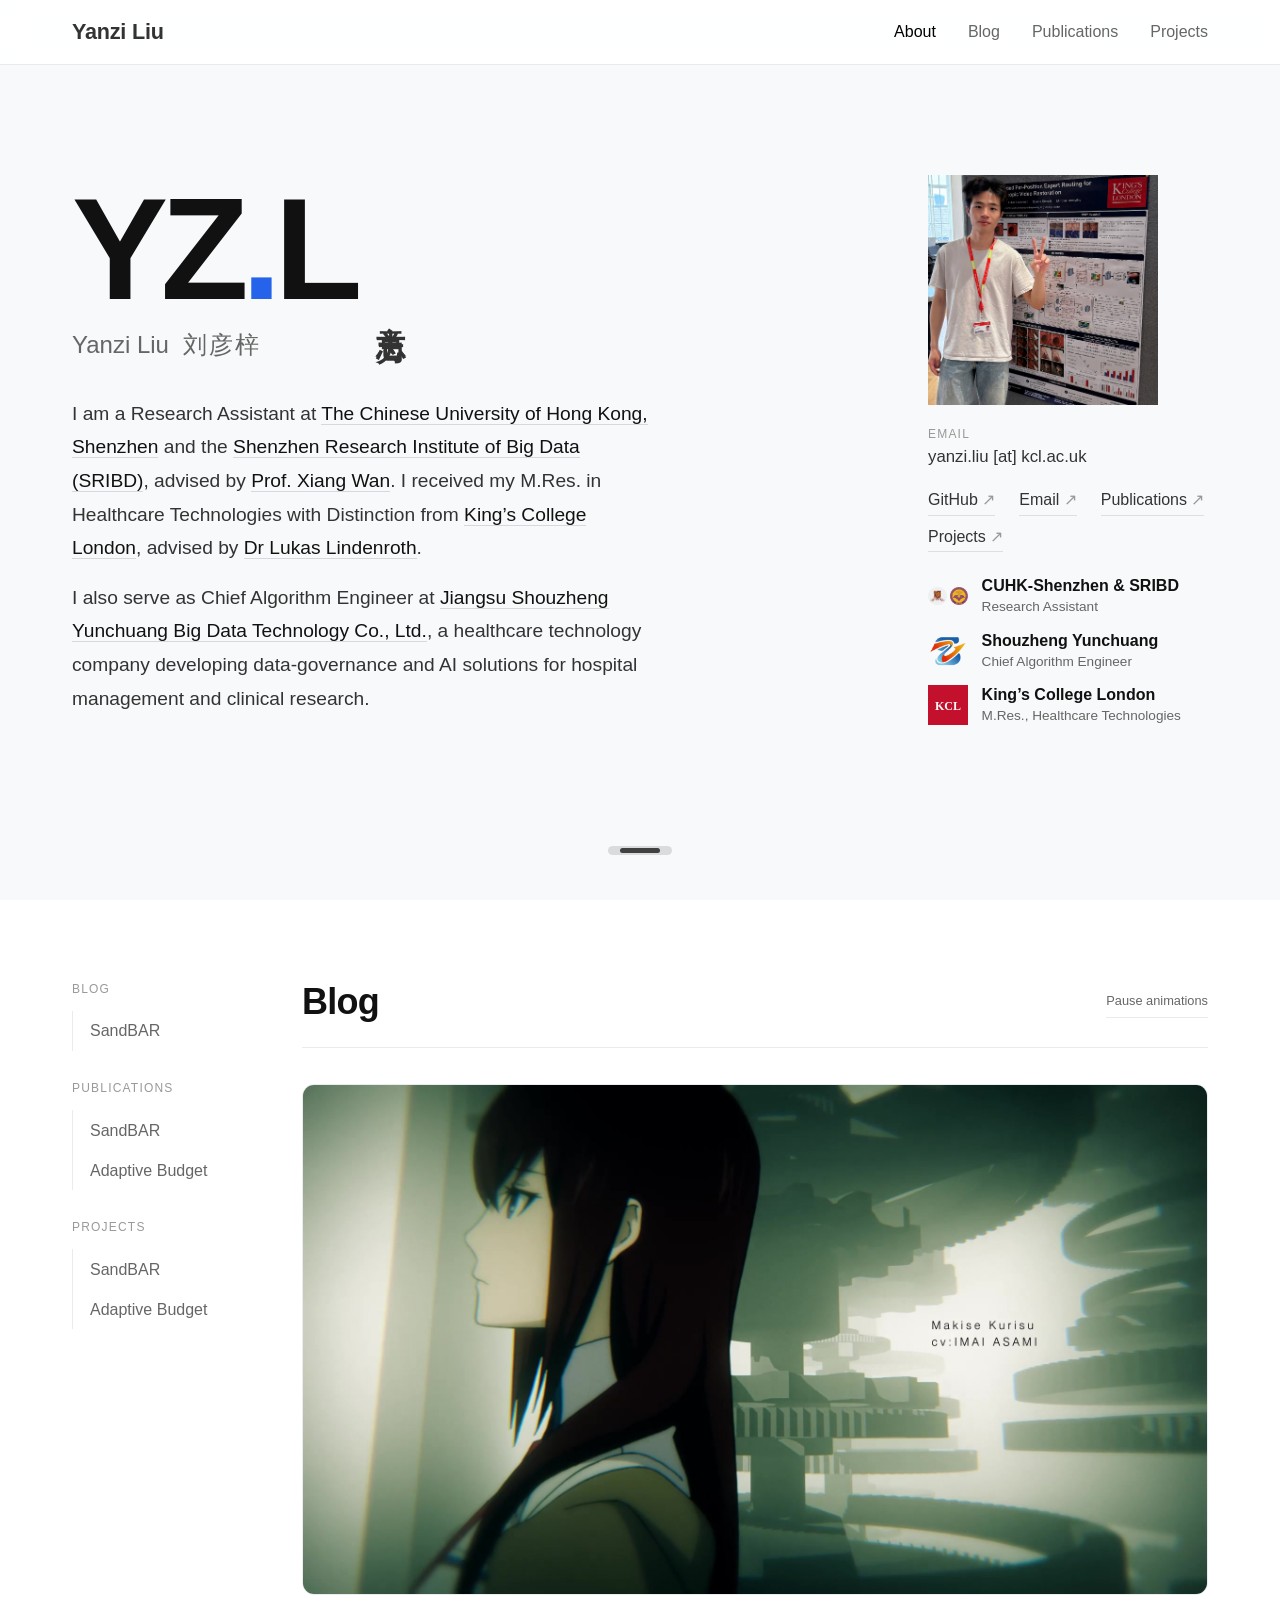
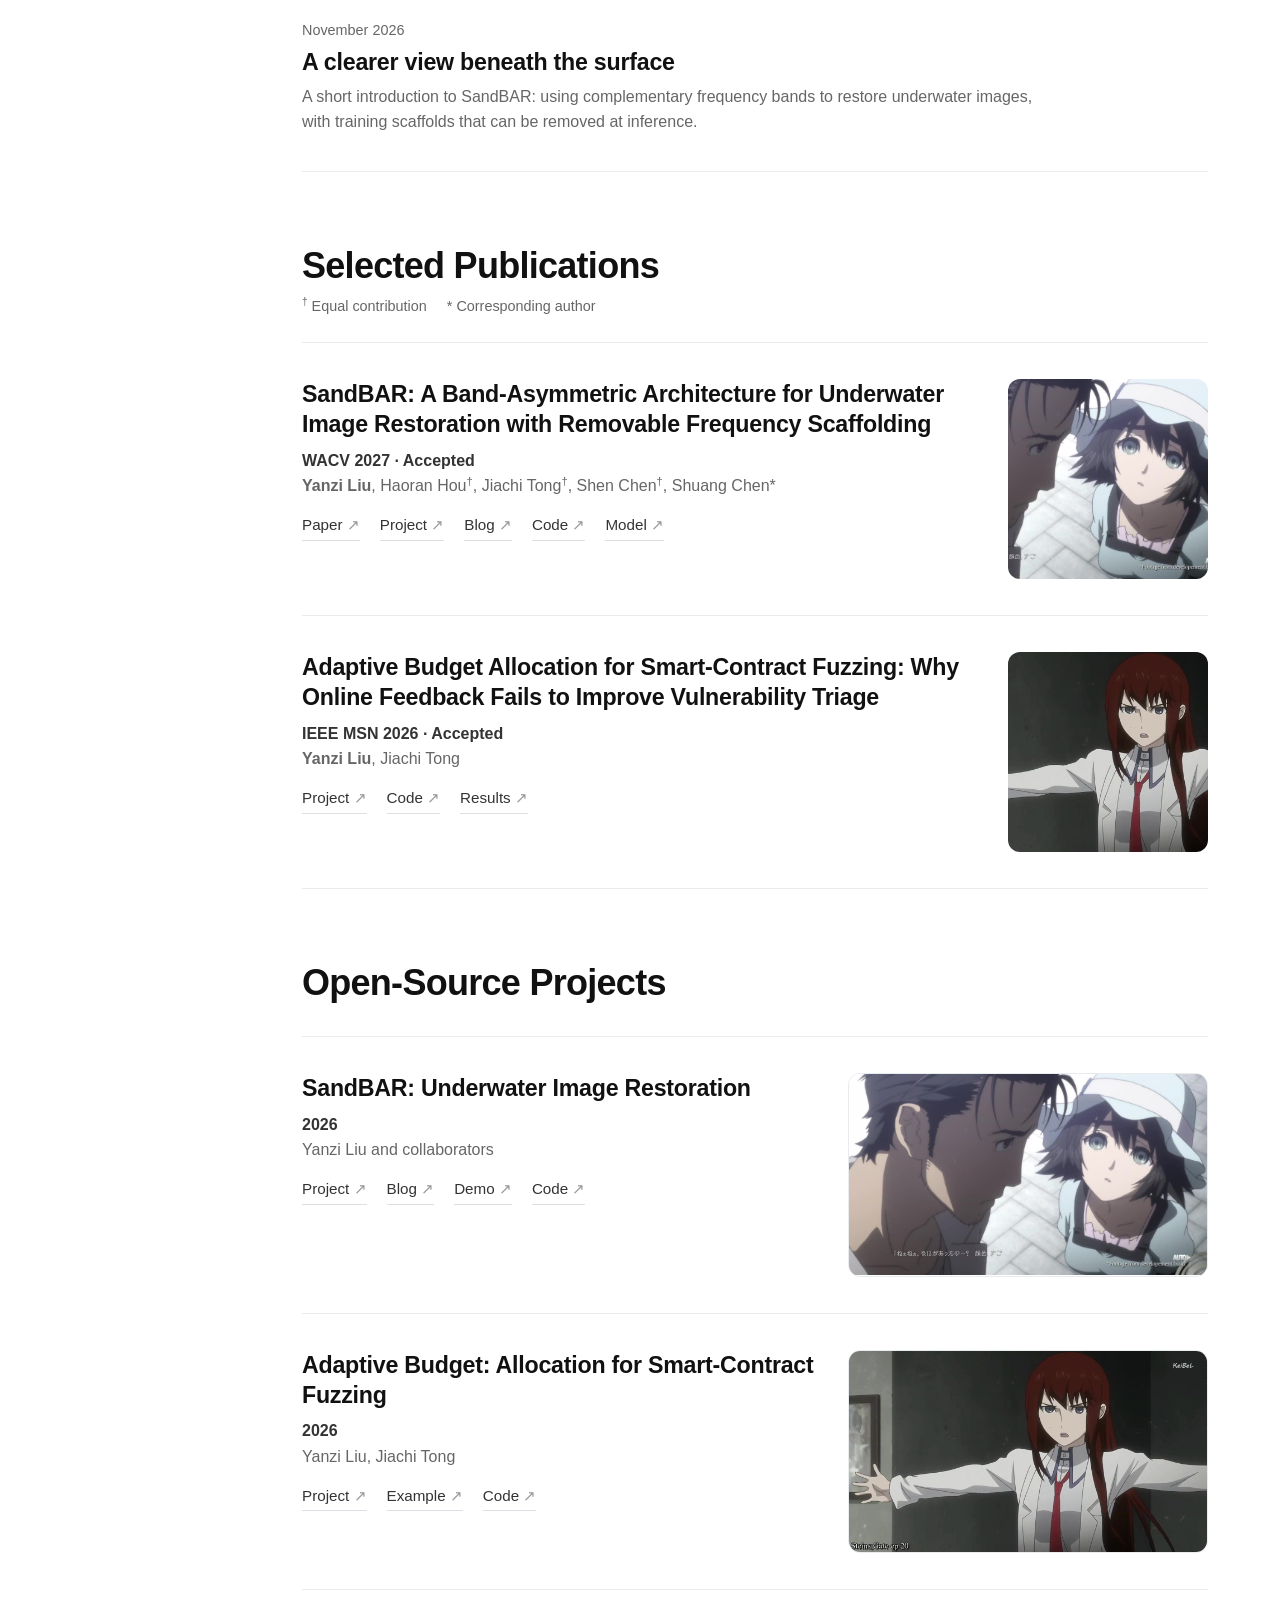
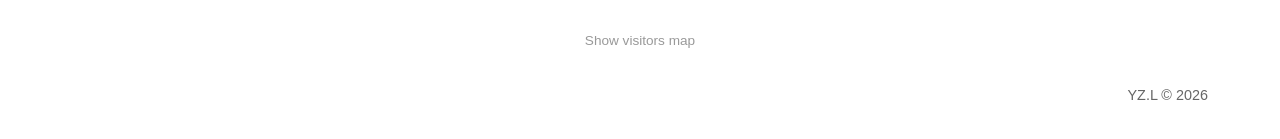
==== index.html @ 59dd636d "Use longer HD anime clips and full-resolution posters" ====
<!doctype html>
<html lang="en">
<head>
  <meta charset="utf-8">
  <meta name="viewport" content="width=device-width, initial-scale=1">
  <title>Yanzi Liu</title>
  <meta name="description" content="Yanzi Liu — Research Assistant at CUHK-Shenzhen and SRIBD, advised by Xiang Wan. M.Res. from King's College London, advised by Lukas Lindenroth.">
  <link rel="canonical" href="https://yanziliu.github.io/">
  <link rel="icon" href="assets/favicon.svg" type="image/svg+xml">
  <link rel="stylesheet" href="style.css">
  <script src="script.js" defer></script>
</head>
<body>
  <nav class="banner" aria-label="Main navigation">
    <div class="container">
      <a class="nav-title" href="#about">Yanzi Liu</a>
      <div class="nav-links" data-spy>
        <a href="#about">About</a><a href="#blog">Blog</a><a href="#publications">Publications</a><a href="#projects">Projects</a>
      </div>
    </div>
  </nav>

  <section class="hero" id="about" aria-label="About Yanzi Liu">
    <div class="container hero-grid">
      <div class="hero-main">
        <div class="name-row"><h1 class="display">YZ<span>.</span>L</h1><span class="alias" lang="zh-CN">意志力</span></div>
        <p class="subname">Yanzi Liu<span class="cn-name" lang="zh-CN">刘彦梓</span></p>
        <div class="bio-text">
          <p>I am a Research Assistant at <a href="https://www.cuhk.edu.cn/en">The Chinese University of Hong Kong, Shenzhen</a> and the <a href="https://www.sribd.cn/en">Shenzhen Research Institute of Big Data (SRIBD)</a>, advised by <a href="https://www.sribd.cn/teacher/28">Prof. Xiang Wan</a>. I received my M.Res. in Healthcare Technologies with Distinction from <a href="https://www.kcl.ac.uk/">King’s College London</a>, advised by <a href="https://www.kcl.ac.uk/people/lukas-lindenroth">Dr Lukas Lindenroth</a>.</p>
          <p>I also serve as Chief Algorithm Engineer at <a href="http://www.szyc-data.com/website/">Jiangsu Shouzheng Yunchuang Big Data Technology Co., Ltd.</a>, a healthcare technology company developing data-governance and AI solutions for hospital management and clinical research.</p>
        </div>
      </div>
      <aside class="hero-side" aria-label="Contact and education">
        <div class="hero-photo"><img src="assets/profile.jpg" width="230" height="230" alt="Yanzi Liu beside a research poster"></div>
        <dl class="facts"><div class="fact"><dt>Email</dt><dd>yanzi.liu [at] kcl.ac.uk</dd></div></dl>
        <div class="arrow-links">
          <a class="link" href="https://github.com/YanziLiu">GitHub</a>
          <a class="link" href="mailto:yanzi.liu@kcl.ac.uk">Email</a>
          <a class="link" href="#publications">Publications</a>
          <a class="link" href="#projects">Projects</a>
        </div>
        <ul class="affils">
          <li><span class="affil-mark affil-mark-pair"><img src="assets/cuhk-mark.ico" alt="CUHK-Shenzhen logo"><img src="assets/sribd-mark.png" alt="SRIBD logo"></span><span class="affil-text"><strong><a href="https://www.cuhk.edu.cn/en">CUHK-Shenzhen</a> &amp; <a href="https://www.sribd.cn/en">SRIBD</a></strong><span>Research Assistant</span></span></li>
          <li><span class="affil-mark"><img src="assets/shouzheng-mark.png" alt="Shouzheng Yunchuang logo"></span><span class="affil-text"><strong><a href="http://www.szyc-data.com/website/">Shouzheng Yunchuang</a></strong><span>Chief Algorithm Engineer</span></span></li>
          <li><span class="affil-mark"><img src="assets/kcl-mark.svg" alt="KCL monogram"></span><span class="affil-text"><strong><a href="https://www.kcl.ac.uk/">King’s College London</a></strong><span>M.Res., Healthcare Technologies</span></span></li>
        </ul>
      </aside>
    </div>
    <a class="scroll-bar" href="#publications" aria-label="Scroll to selected publications"></a>
  </section>

  <main class="content">
    <aside class="context-bar" aria-label="On this page">
      <div data-spy>
        <p class="bar-label">Blog</p><ol><li><a href="#blog-sandbar">SandBAR</a></li></ol>
        <p class="bar-label">Publications</p><ol><li><a href="#sandbar">SandBAR</a></li><li><a href="#adaptive-budget">Adaptive Budget</a></li></ol>
        <p class="bar-label">Projects</p><ol><li><a href="#sandbar-project">SandBAR</a></li><li><a href="#adaptive-project">Adaptive Budget</a></li></ol>
      </div>
    </aside>
    <div class="content-section">
      <section class="blog" id="blog">
        <div class="pubs-head blog-heading"><h2>Blog</h2><button class="animation-toggle" type="button" aria-pressed="false" hidden>Pause animations</button></div>
        <article class="post" id="blog-sandbar">
          <a class="post-figure" href="blog/sandbar.html" aria-label="Read A clearer view beneath the surface"><video class="anime-loop" src="assets/anime/kurisu-mayuri-opening-1080p-5s.mp4" poster="assets/anime/kurisu-mayuri-opening-1080p-5s.jpg" width="1920" height="1080" muted loop playsinline preload="none" aria-label="Kurisu Makise and Mayuri Shiina in Steins;Gate Elite"></video></a>
          <p class="post-date">November 2026</p>
          <h3><a href="blog/sandbar.html">A clearer view beneath the surface</a></h3>
          <p class="post-dek">A short introduction to SandBAR: using complementary frequency bands to restore underwater images, with training scaffolds that can be removed at inference.</p>
        </article>
      </section>

      <section id="publications" aria-labelledby="publications-title">
        <div class="pubs-head">
          <h2 id="publications-title">Selected Publications</h2>
          <p class="pubs-note"><span><sup>†</sup> Equal contribution</span><span>* Corresponding author</span></p>
        </div>
        <article class="entry" id="sandbar">
          <div>
            <h3>SandBAR: A Band-Asymmetric Architecture for Underwater Image Restoration with Removable Frequency Scaffolding</h3>
            <p><span class="venue">WACV 2027 · Accepted</span></p>
            <p class="authors"><strong>Yanzi Liu</strong>, Haoran Hou<sup>†</sup>, Jiachi Tong<sup>†</sup>, Shen Chen<sup>†</sup>, Shuang Chen*</p>
            <div class="arrow-links">
              <a class="link" href="https://github.com/YanziLiu/SandBAR/blob/main/papers/2026411507.pdf">Paper</a>
              <a class="link" href="#sandbar-project">Project</a>
              <a class="link" href="blog/sandbar.html">Blog</a>
              <a class="link" href="https://github.com/YanziLiu/SandBAR">Code</a>
              <a class="link" href="https://github.com/YanziLiu/SandBAR/releases/tag/v1.0.1">Model</a>
            </div>
          </div>
          <div class="thumb">
            <button class="flip-container" type="button" aria-label="Flip SandBAR illustration to view the architecture" aria-pressed="false">
              <span class="flip-inner"><span class="flip-front"><video class="anime-loop mayuri-portrait" src="assets/anime/mayuri-1080p-5s.mp4" poster="assets/anime/mayuri-1080p-5s.jpg" width="1920" height="1080" muted loop playsinline preload="none" aria-label="Mayuri Shiina talking to Okabe in Steins;Gate"></video></span><span class="flip-back"><img src="assets/sandbar-architecture.png" alt="SandBAR network architecture" loading="lazy"></span></span>
            </button>
          </div>
        </article>
        <article class="entry" id="adaptive-budget">
          <div>
            <h3>Adaptive Budget Allocation for Smart-Contract Fuzzing: Why Online Feedback Fails to Improve Vulnerability Triage</h3>
            <p><span class="venue">IEEE MSN 2026 · Accepted</span></p>
            <p class="authors"><strong>Yanzi Liu</strong>, Jiachi Tong</p>
            <div class="arrow-links">
              <a class="link" href="#adaptive-project">Project</a>
              <a class="link" href="https://github.com/YanziLiu/AdaptiveBudget">Code</a>
              <a class="link" href="https://github.com/YanziLiu/AdaptiveBudget#offline-allocation-results">Results</a>
            </div>
          </div>
          <div class="thumb">
            <button class="flip-container" type="button" aria-label="Flip Adaptive Budget illustration to view the results" aria-pressed="false">
              <span class="flip-inner"><span class="flip-front"><video class="anime-loop" src="assets/anime/kurisu-flourish-4.5s-720p.mp4" poster="assets/anime/kurisu-flourish-4.5s-720p.jpg" width="1280" height="720" muted loop playsinline preload="none" aria-label="Kurisu Makise putting on her lab coat in Steins;Gate"></video></span><span class="flip-back"><img src="assets/adaptive-information.png" alt="Detection-cost information experiment; figure reproduced from the paper, © 2026 IEEE" loading="lazy"></span></span>
            </button>
          </div>
        </article>
      </section>

      <section class="projects" id="projects">
        <div class="pubs-head"><h2>Open-Source Projects</h2></div>
        <article class="entry project" id="sandbar-project">
          <div>
            <h3>SandBAR: Underwater Image Restoration</h3>
            <p><span class="venue">2026</span></p>
            <p class="authors">Yanzi Liu and collaborators</p>
            <div class="arrow-links"><a class="link" href="https://github.com/YanziLiu/SandBAR">Project</a><a class="link" href="blog/sandbar.html">Blog</a><a class="link" href="https://github.com/YanziLiu/SandBAR/blob/main/docs/USAGE.md">Demo</a><a class="link" href="https://github.com/YanziLiu/SandBAR">Code</a></div>
          </div>
          <a class="project-figure" href="https://github.com/YanziLiu/SandBAR" aria-label="Open the SandBAR project"><video class="anime-loop" src="assets/anime/mayuri-1080p-5s.mp4" poster="assets/anime/mayuri-1080p-5s.jpg" width="1920" height="1080" muted loop playsinline preload="none" aria-label="Mayuri Shiina talking to Okabe in Steins;Gate"></video></a>
        </article>
        <article class="entry project" id="adaptive-project">
          <div>
            <h3>Adaptive Budget: Allocation for Smart-Contract Fuzzing</h3>
            <p><span class="venue">2026</span></p>
            <p class="authors">Yanzi Liu, Jiachi Tong</p>
            <div class="arrow-links"><a class="link" href="https://github.com/YanziLiu/AdaptiveBudget">Project</a><a class="link" href="https://github.com/YanziLiu/AdaptiveBudget#allocate-a-testing-budget">Example</a><a class="link" href="https://github.com/YanziLiu/AdaptiveBudget">Code</a></div>
          </div>
          <a class="project-figure" href="https://github.com/YanziLiu/AdaptiveBudget" aria-label="Open the Adaptive Budget project"><video class="anime-loop" src="assets/anime/kurisu-flourish-4.5s-720p.mp4" poster="assets/anime/kurisu-flourish-4.5s-720p.jpg" width="1280" height="720" muted loop playsinline preload="none" aria-label="Kurisu Makise putting on her lab coat in Steins;Gate"></video></a>
        </article>
      </section>
    </div>
  </main>

  <div class="visitors">
    <button class="map-toggle" type="button" aria-expanded="false" aria-controls="mapContainer">Show visitors map</button>
    <div id="mapContainer" hidden>
      <script type="text/javascript" id="mapmyvisitors" src="https://mapmyvisitors.com/map.js?cl=b7bbce&amp;w=a&amp;t=n&amp;d=0hogpMBXQ04zkYlMET4B9lddpo-s8aI6wtCA9cNqu78&amp;cmo=ff0000&amp;cmn=fff200&amp;ct=000000&amp;co=ffffff"></script>
    </div>
  </div>
  <footer class="footer"><div class="container"><div class="copyright">YZ.L © 2026</div></div></footer>
</body>
</html>
---- style.css ----
/* Independent implementation of the layout at https://sihanxu.me/. */
* {
  box-sizing: border-box;
  margin: 0;
  padding: 0;
}

:root {
  --ink: #333;
  --ink-strong: #111;
  --muted: #666;
  --faint: #999;
  --line: #e9ecef;
  --bg: #fff;
  --bg-alt: #f8f9fa;
  --accent: #2563eb;
  --accent-soft: #eef3fe;
  --radius: 12px;
  --nav-h: 64px;
}

html {
  scroll-behavior: smooth;
  scroll-padding-top: calc(var(--nav-h) + 16px);
}

body {
  background: var(--bg);
  color: var(--ink);
  font-family: -apple-system, BlinkMacSystemFont, 'Segoe UI', Roboto, Oxygen, Ubuntu, Cantarell, 'Open Sans', 'Helvetica Neue', sans-serif;
  line-height: 1.6;
  -webkit-font-smoothing: antialiased;
}

a { color: var(--accent); text-decoration: none; }
img { display: block; max-width: 100%; height: auto; }
sup { font-size: .7em; line-height: 0; }
button { font: inherit; }
[hidden] { display: none !important; }
a:focus-visible, button:focus-visible { outline: 2px solid var(--accent); outline-offset: 5px; }

.container {
  width: 100%;
  max-width: 1200px;
  margin-inline: auto;
  padding-inline: 2rem;
}

.banner {
  position: fixed;
  inset: 0 0 auto;
  z-index: 1000;
  height: var(--nav-h);
  background: rgba(255, 255, 255, .88);
  box-shadow: 0 1px 0 rgba(0, 0, 0, .06);
  -webkit-backdrop-filter: saturate(180%) blur(12px);
  backdrop-filter: saturate(180%) blur(12px);
}
.banner .container { height: 100%; display: flex; align-items: center; justify-content: space-between; }
.nav-title { color: var(--ink); font-size: 1.35rem; font-weight: 600; letter-spacing: -.01em; white-space: nowrap; }
.nav-links { display: flex; gap: 2rem; }
.nav-links a { color: var(--muted); font-weight: 500; transition: color .2s ease; }
.nav-links a:hover, .nav-links a.active { color: #000; }

.hero {
  position: relative;
  display: flex;
  align-items: center;
  min-height: 100vh;
  padding: calc(var(--nav-h) + 3rem) 0 7rem;
  background: var(--bg-alt);
}
.hero-grid { display: grid; grid-template-columns: minmax(0, 1fr) 280px; column-gap: 5rem; align-items: center; }
.hero-main { min-width: 0; }
.name-row { display: flex; align-items: flex-end; gap: .14em; font-size: clamp(4.5rem, 12vw, 9rem); }
.display { color: var(--ink-strong); font-size: 1em; line-height: .9; font-weight: 800; letter-spacing: -.05em; }
.display span { color: var(--accent); }
.alias, .cn-name { font-family: 'Songti SC', 'STSong', 'Noto Serif SC', 'Source Han Serif SC', 'SimSun', serif; }
.alias { color: var(--ink); writing-mode: vertical-rl; font-size: .2em; line-height: 1; letter-spacing: .12em; font-weight: 600; }
.cn-name { margin-left: .6em; letter-spacing: .08em; }
.subname { color: var(--muted); margin-top: .75rem; font-size: 1.5rem; font-weight: 400; }
.bio-text { margin-top: 2rem; max-width: 36em; }
.bio-text p { color: var(--ink); font-size: 1.2rem; line-height: 1.75; }
.bio-text p + p { margin-top: 1rem; }
.bio-text a { color: var(--ink-strong); border-bottom: 1.5px solid #d5d9de; transition: color .2s ease, border-color .2s ease; }
.bio-text a:hover { color: var(--accent); border-color: var(--accent); }

.hero-photo img { width: min(100%, 230px); }
.hero-side .facts { margin-top: 1.25rem; }
.fact dt { color: var(--faint); font-size: .75rem; letter-spacing: .1em; text-transform: uppercase; }
.fact dd { color: var(--ink); font-size: 1.05rem; }
.arrow-links { display: flex; flex-wrap: wrap; gap: .5rem 1.75rem; margin-top: 2rem; font-weight: 500; }
.arrow-links a { color: var(--ink); padding-bottom: 2px; border-bottom: 1.5px solid #dcdfe3; transition: color .2s ease, border-color .2s ease; }
.arrow-links a::after { content: ' ↗'; color: var(--faint); transition: color .2s ease; }
.arrow-links a:hover, .arrow-links a:hover::after { color: var(--accent); }
.arrow-links a:hover { border-color: var(--accent); }
.hero-side .arrow-links { margin-top: 1rem; gap: .5rem 1.5rem; }
.affils { display: grid; gap: .9rem; margin-top: 1.5rem; list-style: none; }
.affils li { display: flex; align-items: center; gap: .85rem; }
.affil-mark { display: flex; align-items: center; justify-content: center; flex-shrink: 0; width: 2.5rem; height: 2.5rem; }
.affil-mark img { max-width: 100%; max-height: 100%; object-fit: contain; mix-blend-mode: multiply; }
.affil-mark-pair { display: grid; grid-template-columns: 1fr 1fr; gap: 3px; }
.affil-text strong { display: block; color: var(--ink-strong); font-weight: 600; line-height: 1.3; }
.affil-text a { color: inherit; }
.affil-text a:hover { color: var(--accent); }
.affil-text span { display: block; color: var(--muted); font-size: .85rem; line-height: 1.4; }

.scroll-bar {
  position: absolute;
  bottom: 5vh;
  left: 50%;
  transform: translateX(-50%);
  display: flex;
  align-items: center;
  justify-content: center;
  width: max(5vw, 60px);
  height: max(1vh, 8px);
  border-radius: 50px;
  background: rgba(0, 0, 0, .12);
  cursor: pointer;
}
.scroll-bar::after { content: ''; width: max(3vw, 40px); height: max(.5vh, 3px); border-radius: 50px; background: rgba(0, 0, 0, .7); animation: pulse 1.8s infinite; }
@keyframes pulse {
  0%, 100% { opacity: 1; transform: translateY(0); }
  50% { opacity: .5; transform: translateY(max(.8vh, 8px)); }
}

.content { display: flex; align-items: flex-start; max-width: 1200px; margin-inline: auto; padding: 5rem 2rem 1rem; }
.context-bar { position: sticky; top: calc(var(--nav-h) + 2.5rem); flex-shrink: 0; width: 230px; padding-right: 2.5rem; }
.bar-label { margin-bottom: .75rem; color: var(--faint); font-size: .75rem; letter-spacing: .1em; text-transform: uppercase; }
.context-bar ol { list-style: none; border-left: 1px solid var(--line); }
.context-bar ol + .bar-label { margin-top: 1.75rem; }
.context-bar a { display: block; padding: .45rem 0 .45rem 1rem; margin-left: -1px; color: var(--muted); border-left: 2px solid transparent; transition: color .2s ease, border-color .2s ease; }
.context-bar a:hover { color: var(--ink-strong); }
.context-bar a.active { color: var(--ink-strong); border-left-color: var(--accent); font-weight: 600; }
.content-section { flex: 1; min-width: 0; }
.pubs-head, .entry { display: grid; grid-template-columns: minmax(0, 1fr) 200px; gap: 0 2rem; }
.pubs-head { margin-bottom: 1.5rem; }
.pubs-head h2 { grid-column: 1 / -1; margin-bottom: .5rem; color: var(--ink-strong); font-size: 2.25rem; line-height: 1.2; letter-spacing: -.02em; }
.pubs-head p { grid-column: 1 / -1; color: var(--muted); font-size: .9rem; }
.pubs-note span + span { margin-left: 1.25rem; }
.entry { align-items: start; padding-block: 2.25rem; border-top: 1px solid var(--line); }
.entry:last-child { border-bottom: 1px solid var(--line); }
.entry h3 { margin-bottom: .5rem; color: var(--ink-strong); font-size: 1.45rem; line-height: 1.3; letter-spacing: -.01em; font-weight: 600; transition: color .2s ease; }
.entry:hover h3 { color: var(--accent); }
.venue { color: var(--ink); font-weight: 600; }
.authors { margin-bottom: .9rem; color: var(--muted); }
.entry .arrow-links { margin-top: 0; gap: .35rem 1.25rem; font-size: .95rem; }

/* A button makes the same two-sided illustration usable by keyboard. */
.flip-container { position: relative; display: block; width: 100%; padding: 0; border: 0; border-radius: var(--radius); background: transparent; color: inherit; text-align: inherit; perspective: 1000px; cursor: pointer; -webkit-appearance: none; appearance: none; }
.flip-inner { position: relative; display: block; width: 100%; transform-style: preserve-3d; transition: transform .6s; }
.flip-front, .flip-back { display: block; width: 100%; overflow: hidden; border-radius: var(--radius); -webkit-backface-visibility: hidden; backface-visibility: hidden; }
.flip-front img { width: 100%; height: auto; }
.flip-front video { display: block; width: 100%; height: auto; aspect-ratio: 1; object-fit: cover; }
.flip-front .mayuri-portrait { object-position: 80% center; }
.flip-back { position: absolute; inset: 0; display: flex; align-items: center; justify-content: center; padding: .5rem; background: #fff; transform: rotateY(180deg); }
.flip-back img { max-width: 100%; max-height: 100%; object-fit: contain; }
@media (hover: hover) { .flip-container:hover .flip-inner { transform: rotateY(180deg); } }
.flip-container.is-flipped .flip-inner { transform: rotateY(180deg); }

.blog { margin-bottom: 4.5rem; }
.blog-heading { display: flex; justify-content: space-between; align-items: center; gap: 1rem; }
.blog-heading h2 { margin-bottom: 0; }
.animation-toggle { padding: .35rem 0; border: 0; border-bottom: 1px solid var(--line); background: none; color: var(--muted); font-size: .8rem; cursor: pointer; }
.animation-toggle:hover { color: var(--accent); border-color: var(--accent); }
.anime-loop { background: var(--bg-alt); }
.post { padding-block: 2.25rem; border-top: 1px solid var(--line); border-bottom: 1px solid var(--line); }
.post + .post { border-top: 0; }
.post-figure { display: block; overflow: hidden; border: 1px solid var(--line); border-radius: var(--radius); background: var(--bg-alt); transition: border-color .2s ease, box-shadow .2s ease; }
.post-figure:hover { border-color: #d5d9de; box-shadow: 0 6px 18px rgba(0, 0, 0, .06); }
.post-figure video, .post-figure img { display: block; width: 100%; height: auto; aspect-ratio: 16 / 9; object-fit: cover; }
.post-date { margin-top: 1.5rem; color: var(--muted); font-size: .9rem; }
.post h3 { margin-top: .35rem; font-size: 1.45rem; line-height: 1.3; font-weight: 600; letter-spacing: -.01em; }
.post h3 a { color: var(--ink-strong); transition: color .2s ease; }
.post:hover h3 a { color: var(--accent); }
.post-dek { max-width: 46em; margin-top: .4rem; color: var(--muted); }
.projects { margin-top: 4.5rem; }
.entry.project { grid-template-columns: minmax(0, 1fr) 360px; }
.project-figure { display: block; overflow: hidden; border: 1px solid var(--line); border-radius: var(--radius); transition: border-color .2s ease, box-shadow .2s ease; }
.project-figure img { width: 100%; height: auto; }
.project-figure video { display: block; width: 100%; height: auto; aspect-ratio: 16 / 9; object-fit: cover; }
.project-figure:hover { border-color: #d5d9de; box-shadow: 0 6px 18px rgba(0, 0, 0, .06); }

.visitors { max-width: 800px; margin-inline: auto; padding-top: 1rem; text-align: center; }
.map-toggle { padding: .5rem; border: none; background: none; color: var(--faint); cursor: pointer; font: inherit; font-size: .85rem; }
.map-toggle:hover { color: var(--ink); }
#mapContainer { margin-top: .5rem; }
/* Keep the auto-width widget measurable while its presentation is collapsed. */
#mapContainer[hidden] { display: block !important; height: 0; overflow: hidden; visibility: hidden; margin-top: 0; }
/* The vendor sets pixel dimensions once; keep the map responsive on resize. */
#mapmyvisitors-widget { width: 100% !important; }
#mapmyvisitors-widget .mapmyvisitors-map { width: 100% !important; height: auto !important; aspect-ratio: 2.04; background-size: 100% 100%; }
.footer { padding: 1.5rem 0 2rem; }
.copyright { color: var(--muted); text-align: right; font-size: .9rem; }

.article-page { max-width: 900px; margin-inline: auto; padding: calc(var(--nav-h) + 4rem) 2rem 4rem; }
.article-page h1 { margin-top: .75rem; color: var(--ink-strong); font-size: clamp(2rem, 5vw, 3rem); letter-spacing: -.03em; line-height: 1.2; }
.article-body { margin-top: 2rem; font-size: 1.1rem; line-height: 1.8; }
.article-body p + p { margin-top: 1rem; }
.article-body h2 { margin: 2.25rem 0 .75rem; color: var(--ink-strong); line-height: 1.3; }
.article-body ul, .article-body ol { margin: 1rem 0 1rem 1.5rem; }
.article-body img { margin-block: 2rem; border-radius: var(--radius); }
.article-body a { border-bottom: 1px solid currentColor; }

@media (max-width: 1100px) {
  .context-bar { display: none; }
}

@media (max-width: 1000px) {
  .hero-grid { grid-template-columns: minmax(0, 1fr) 240px; column-gap: 3rem; }
  .entry.project { grid-template-columns: minmax(0, 1fr) 280px; }
}

@media (max-width: 768px) {
  .container { padding-inline: 1rem; }
  .nav-links { gap: 1.25rem; }
  .nav-title { font-size: 1.2rem; }
  .hero { padding: calc(var(--nav-h) + 2rem) 0 6rem; }
  .content { padding: 3rem 1rem 1rem; }
  .pubs-head, .entry { grid-template-columns: minmax(0, 1fr); gap: 0; }
  .entry .thumb { width: min(100%, 240px); justify-self: center; margin-top: 1.25rem; }
  .pubs-head h2, .pubs-head p { grid-column: 1 / -1; }
  .entry h3, .post h3 { font-size: 1.2rem; }
  .projects { margin-top: 3.5rem; }
  .blog { margin-bottom: 3.5rem; }
  .entry.project { grid-template-columns: minmax(0, 1fr); }
  .project-figure { margin-top: 1.25rem; }
  .article-page { padding: calc(var(--nav-h) + 2rem) 1rem 3rem; }
}

@media (max-width: 760px) {
  .hero { min-height: 100svh; align-items: flex-start; padding: calc(var(--nav-h) + 1rem) 0 4rem; }
  .hero-grid { grid-template-columns: minmax(0, 1fr); }
  .hero-side { display: contents; }
  .hero-photo { order: 1; display: flex; justify-content: center; }
  .hero-photo img { width: min(56vw, 240px); }
  .hero-main { order: 2; margin-top: 1.25rem; }
  .hero-side .facts { order: 3; margin-top: 1.75rem; }
  .hero-side .arrow-links { order: 4; margin-top: 1.25rem; }
  .affils { order: 5; margin-top: 1.75rem; }
  .name-row { font-size: clamp(4.5rem, 34vw, 9rem); }
  .display { line-height: .85; letter-spacing: -.055em; }
  .subname { margin-top: .35rem; font-size: 1.3rem; }
  .bio-text { margin-top: 1.5rem; }
  .bio-text p { font-size: 1.02rem; }
  .scroll-bar { bottom: 1.75rem; }
}

@media (max-width: 480px) {
  .nav-links { gap: .85rem; font-size: .9rem; }
  .nav-title { font-size: 1.1rem; }
}

@media (max-width: 390px) {
  .banner .container { gap: .6rem; }
  .nav-title { font-size: 1rem; }
  .nav-links { gap: .55rem; font-size: .8rem; }
}

@media (prefers-reduced-motion: reduce) {
  html { scroll-behavior: auto; }
  *, *::before, *::after { animation: none !important; transition: none !important; }
}
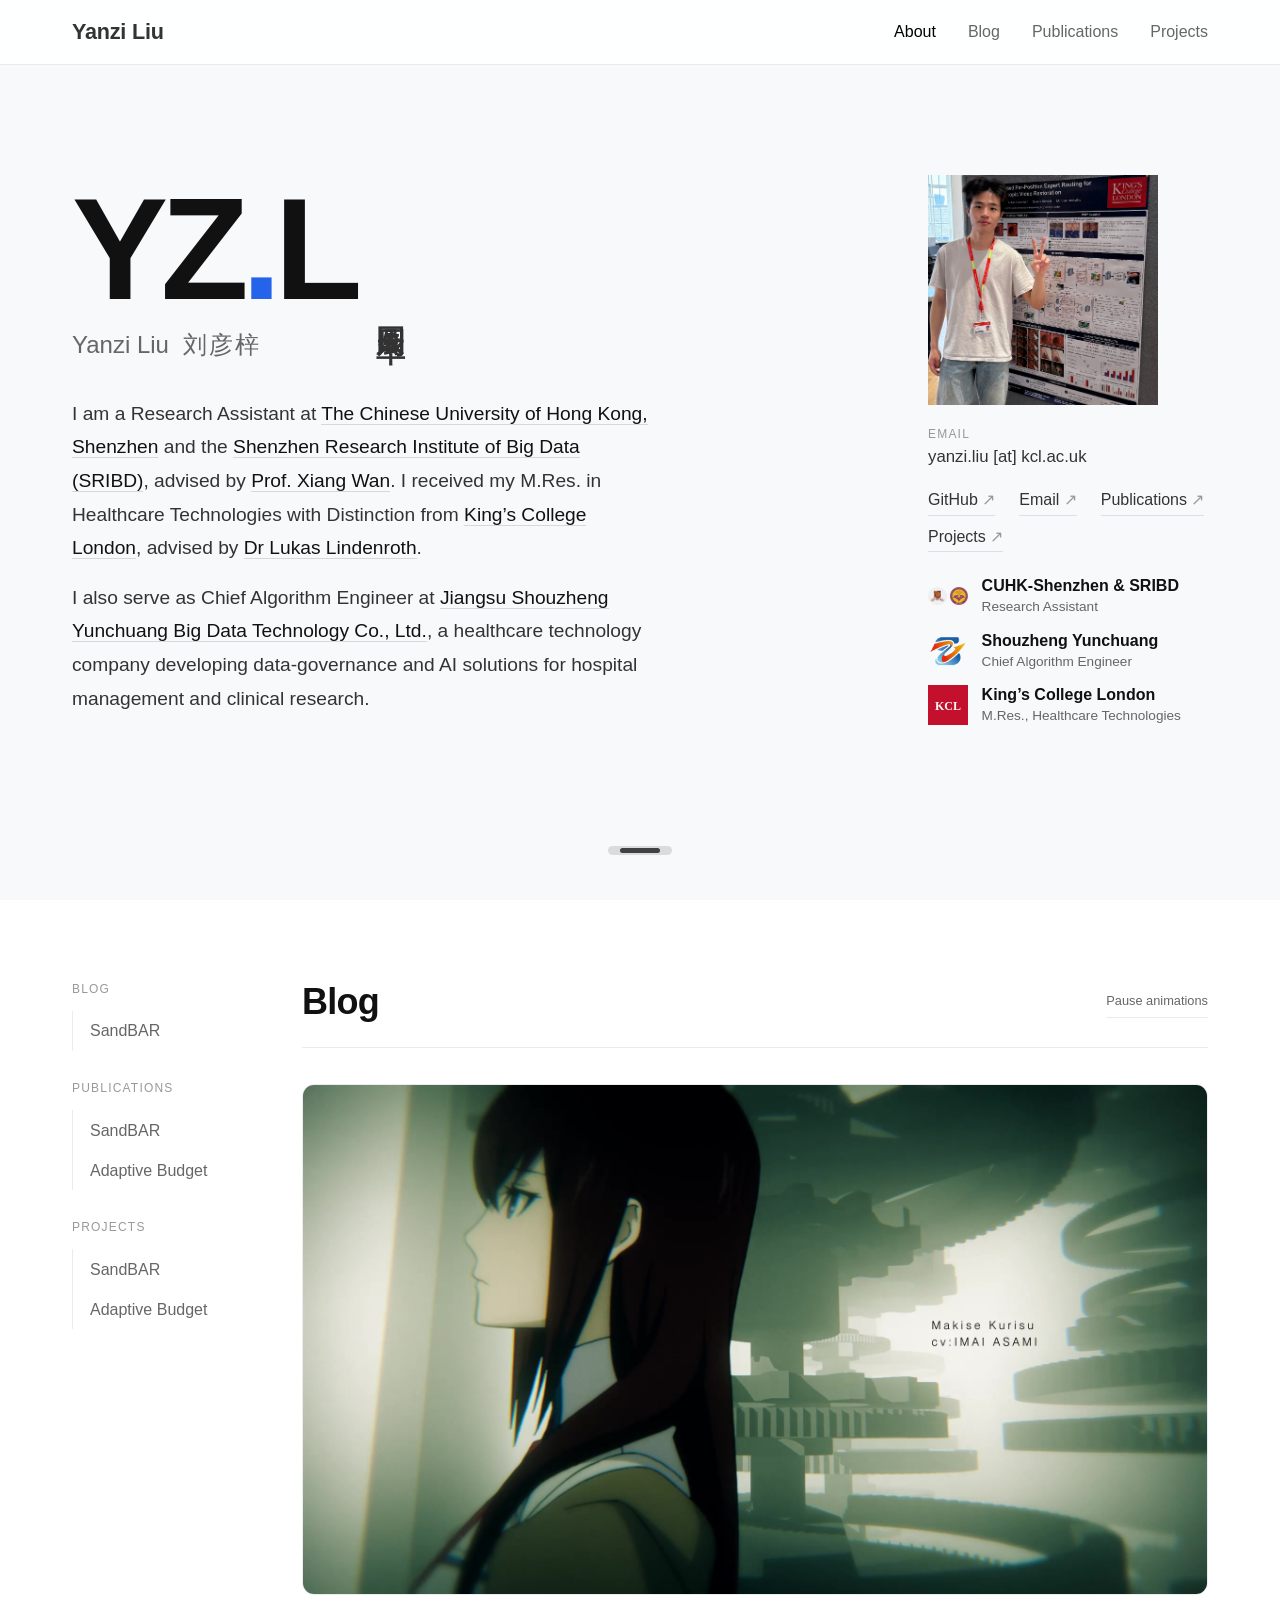
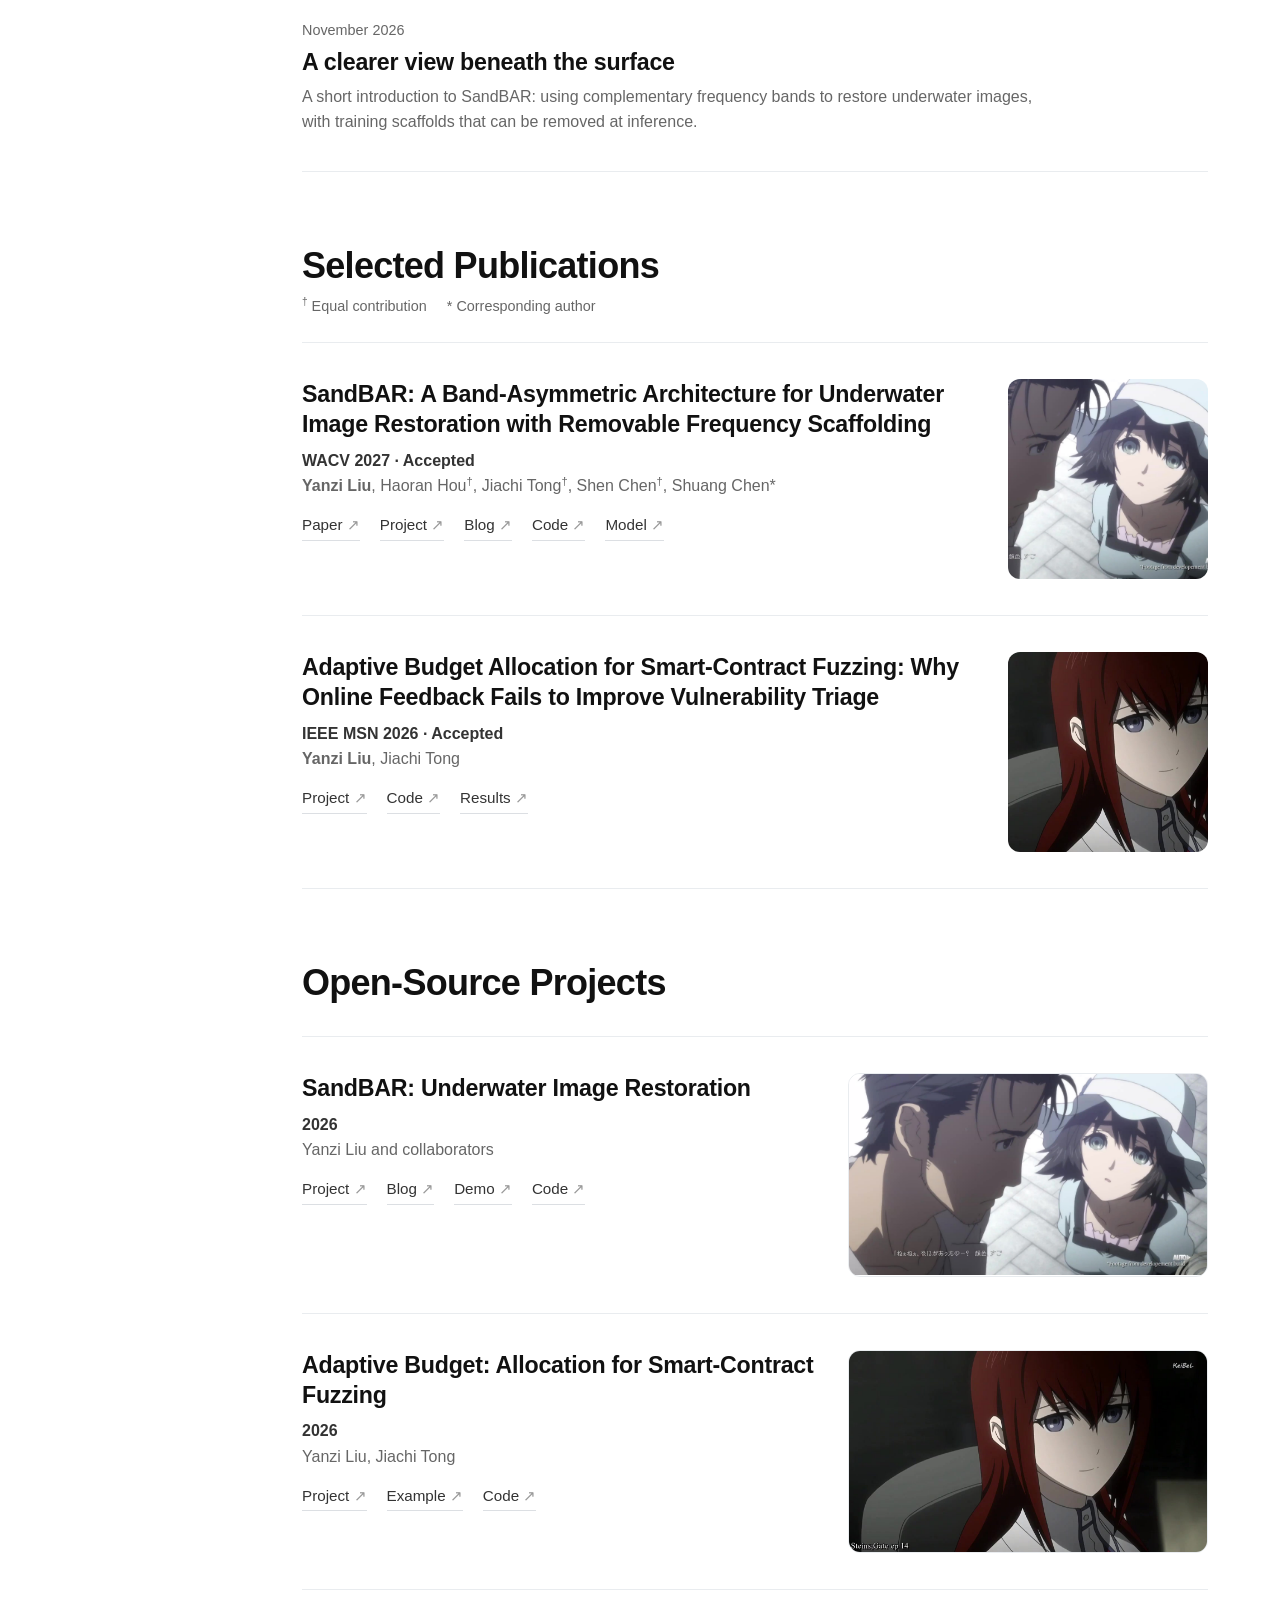
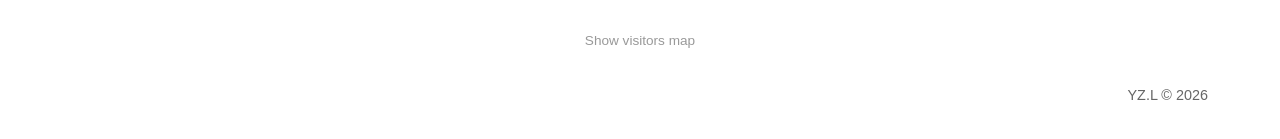
==== commit d97551ff: "Replace rejected character clip and rename Chinese alias" ====
--- a/index.html
+++ b/index.html
@@ -23,7 +23,7 @@
   <section class="hero" id="about" aria-label="About Yanzi Liu">
     <div class="container hero-grid">
       <div class="hero-main">
-        <div class="name-row"><h1 class="display">YZ<span>.</span>L</h1><span class="alias" lang="zh-CN">意志力</span></div>
+        <div class="name-row"><h1 class="display">YZ<span>.</span>L</h1><span class="alias" lang="zh-CN">圆周率</span></div>
         <p class="subname">Yanzi Liu<span class="cn-name" lang="zh-CN">刘彦梓</span></p>
         <div class="bio-text">
           <p>I am a Research Assistant at <a href="https://www.cuhk.edu.cn/en">The Chinese University of Hong Kong, Shenzhen</a> and the <a href="https://www.sribd.cn/en">Shenzhen Research Institute of Big Data (SRIBD)</a>, advised by <a href="https://www.sribd.cn/teacher/28">Prof. Xiang Wan</a>. I received my M.Res. in Healthcare Technologies with Distinction from <a href="https://www.kcl.ac.uk/">King’s College London</a>, advised by <a href="https://www.kcl.ac.uk/people/lukas-lindenroth">Dr Lukas Lindenroth</a>.</p>
@@ -105,7 +105,7 @@
           </div>
           <div class="thumb">
             <button class="flip-container" type="button" aria-label="Flip Adaptive Budget illustration to view the results" aria-pressed="false">
-              <span class="flip-inner"><span class="flip-front"><video class="anime-loop" src="assets/anime/kurisu-flourish-4.5s-720p.mp4" poster="assets/anime/kurisu-flourish-4.5s-720p.jpg" width="1280" height="720" muted loop playsinline preload="none" aria-label="Kurisu Makise putting on her lab coat in Steins;Gate"></video></span><span class="flip-back"><img src="assets/adaptive-information.png" alt="Detection-cost information experiment; figure reproduced from the paper, © 2026 IEEE" loading="lazy"></span></span>
+              <span class="flip-inner"><span class="flip-front"><video class="anime-loop" src="assets/anime/kurisu-portrait-5s-720p.mp4" poster="assets/anime/kurisu-portrait-5s-720p.jpg" width="1280" height="720" muted loop playsinline preload="none" aria-label="Kurisu Makise in a series of portrait shots from Steins;Gate"></video></span><span class="flip-back"><img src="assets/adaptive-information.png" alt="Detection-cost information experiment; figure reproduced from the paper, © 2026 IEEE" loading="lazy"></span></span>
             </button>
           </div>
         </article>
@@ -129,7 +129,7 @@
             <p class="authors">Yanzi Liu, Jiachi Tong</p>
             <div class="arrow-links"><a class="link" href="https://github.com/YanziLiu/AdaptiveBudget">Project</a><a class="link" href="https://github.com/YanziLiu/AdaptiveBudget#allocate-a-testing-budget">Example</a><a class="link" href="https://github.com/YanziLiu/AdaptiveBudget">Code</a></div>
           </div>
-          <a class="project-figure" href="https://github.com/YanziLiu/AdaptiveBudget" aria-label="Open the Adaptive Budget project"><video class="anime-loop" src="assets/anime/kurisu-flourish-4.5s-720p.mp4" poster="assets/anime/kurisu-flourish-4.5s-720p.jpg" width="1280" height="720" muted loop playsinline preload="none" aria-label="Kurisu Makise putting on her lab coat in Steins;Gate"></video></a>
+          <a class="project-figure" href="https://github.com/YanziLiu/AdaptiveBudget" aria-label="Open the Adaptive Budget project"><video class="anime-loop" src="assets/anime/kurisu-portrait-5s-720p.mp4" poster="assets/anime/kurisu-portrait-5s-720p.jpg" width="1280" height="720" muted loop playsinline preload="none" aria-label="Kurisu Makise in a series of portrait shots from Steins;Gate"></video></a>
         </article>
       </section>
     </div>
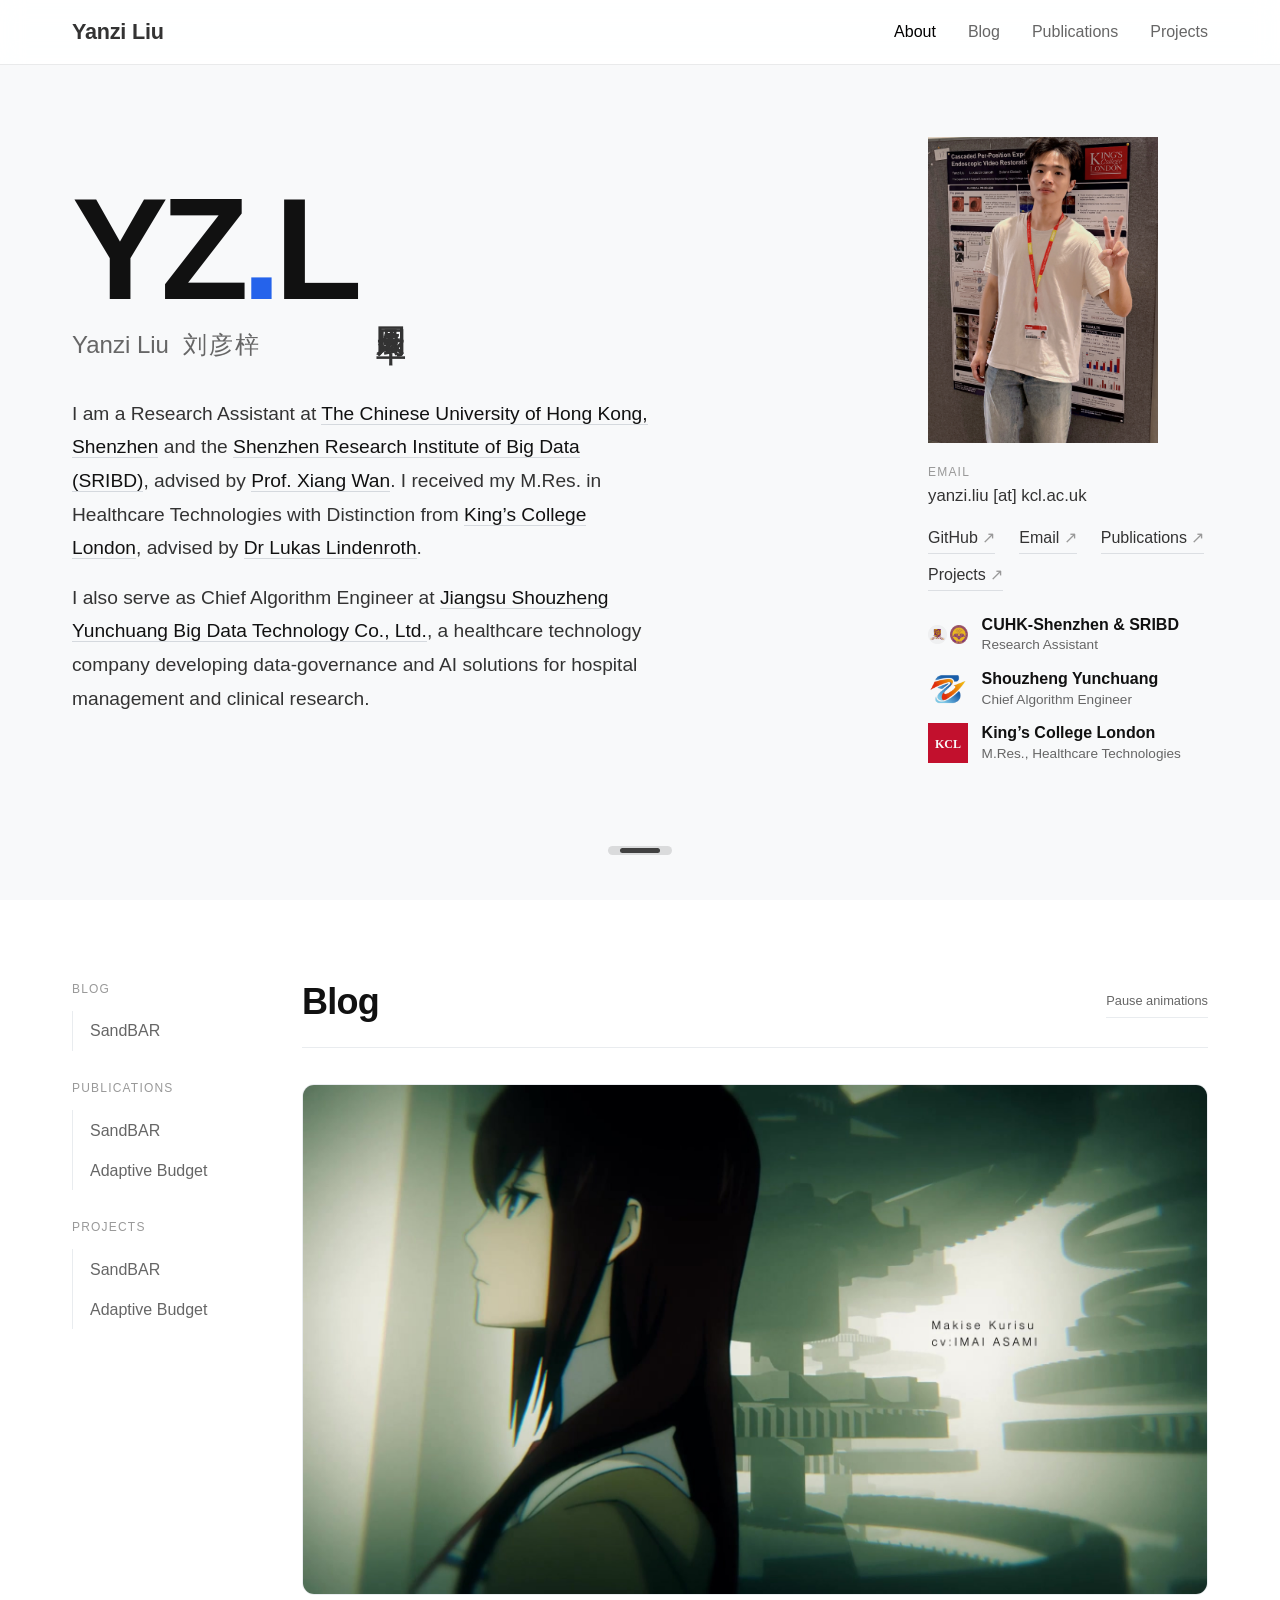
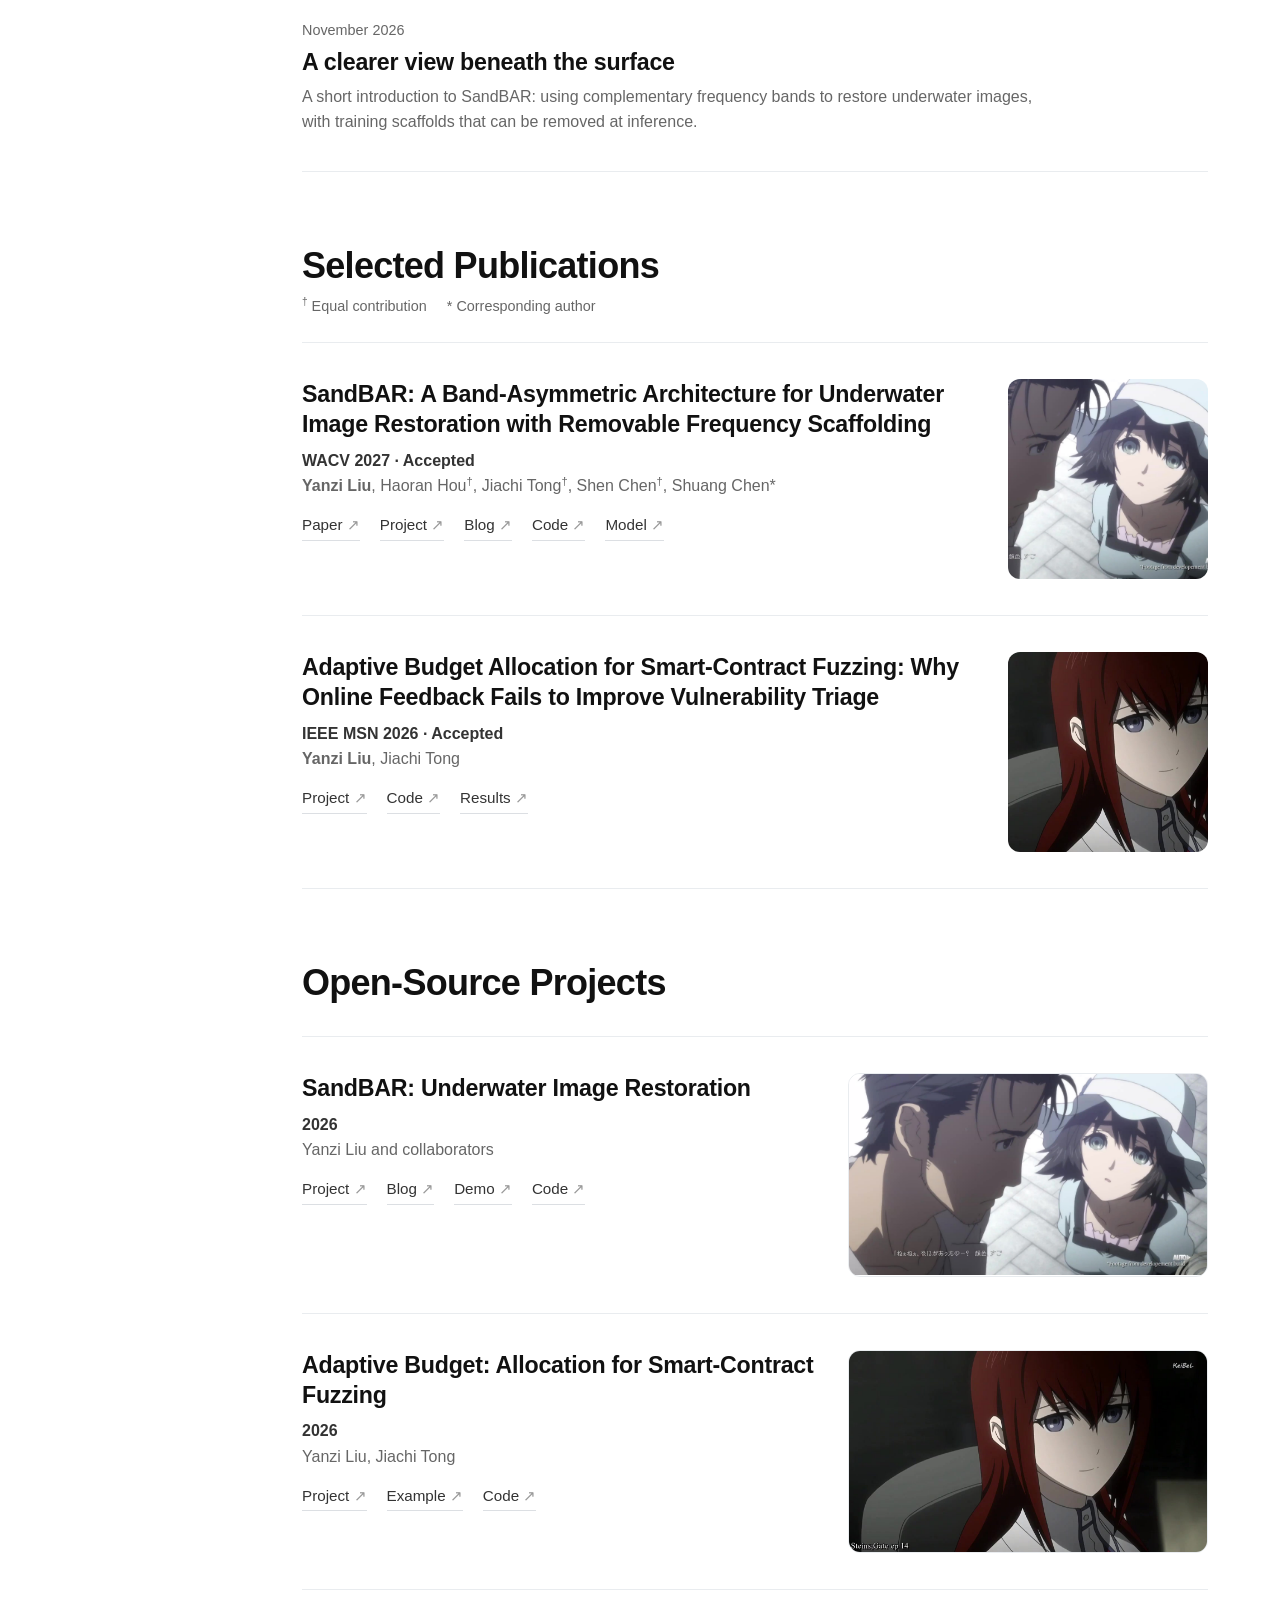
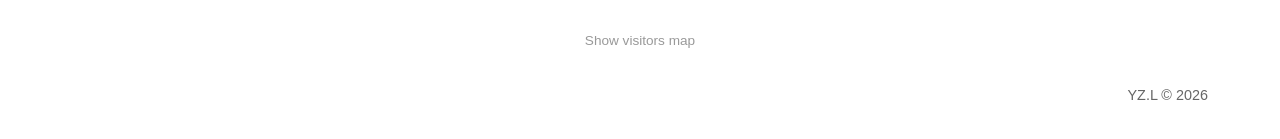
==== commit c8043345: "Replace homepage portrait with the latest supplied photo" ====
--- a/index.html
+++ b/index.html
@@ -31,7 +31,7 @@
         </div>
       </div>
       <aside class="hero-side" aria-label="Contact and education">
-        <div class="hero-photo"><img src="assets/profile.jpg" width="230" height="230" alt="Yanzi Liu beside a research poster"></div>
+        <div class="hero-photo"><img src="assets/profile-portrait.jpg" width="2394" height="3192" alt="Yanzi Liu beside a research poster"></div>
         <dl class="facts"><div class="fact"><dt>Email</dt><dd>yanzi.liu [at] kcl.ac.uk</dd></div></dl>
         <div class="arrow-links">
           <a class="link" href="https://github.com/YanziLiu">GitHub</a>
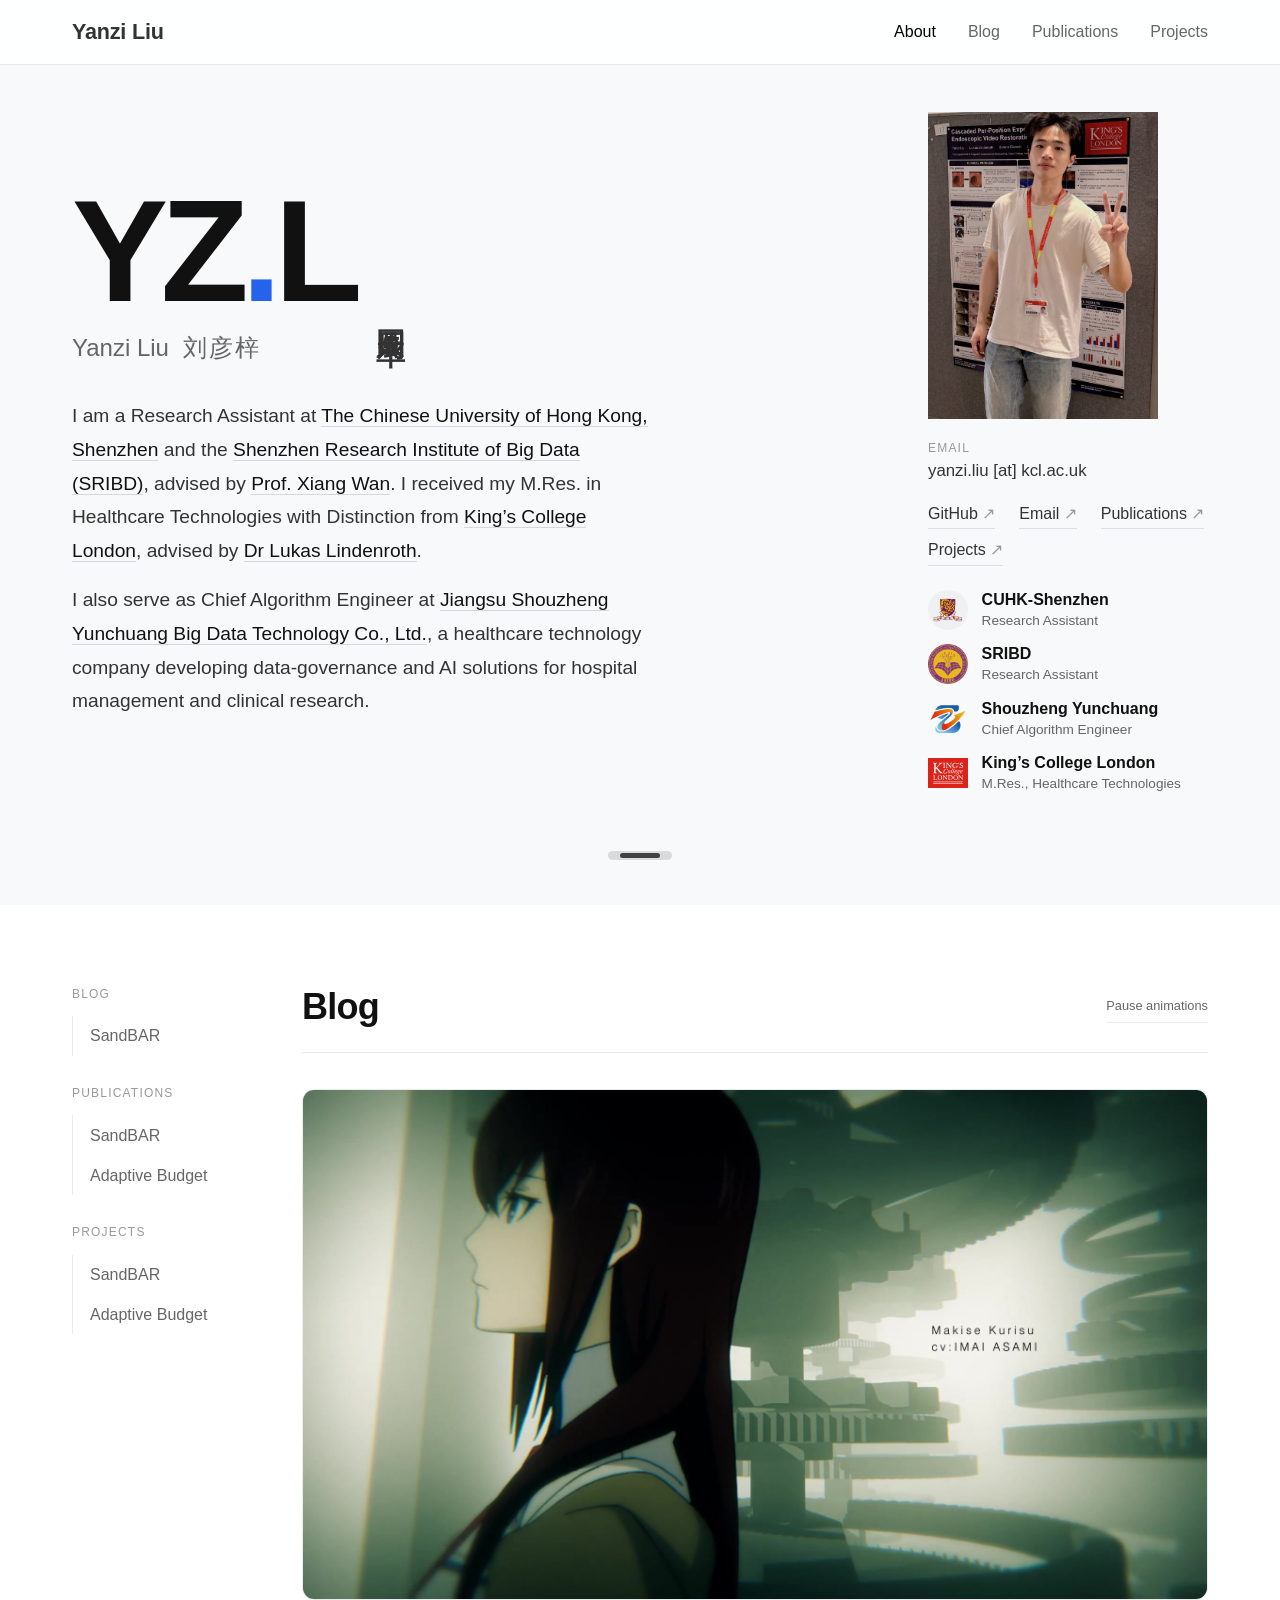
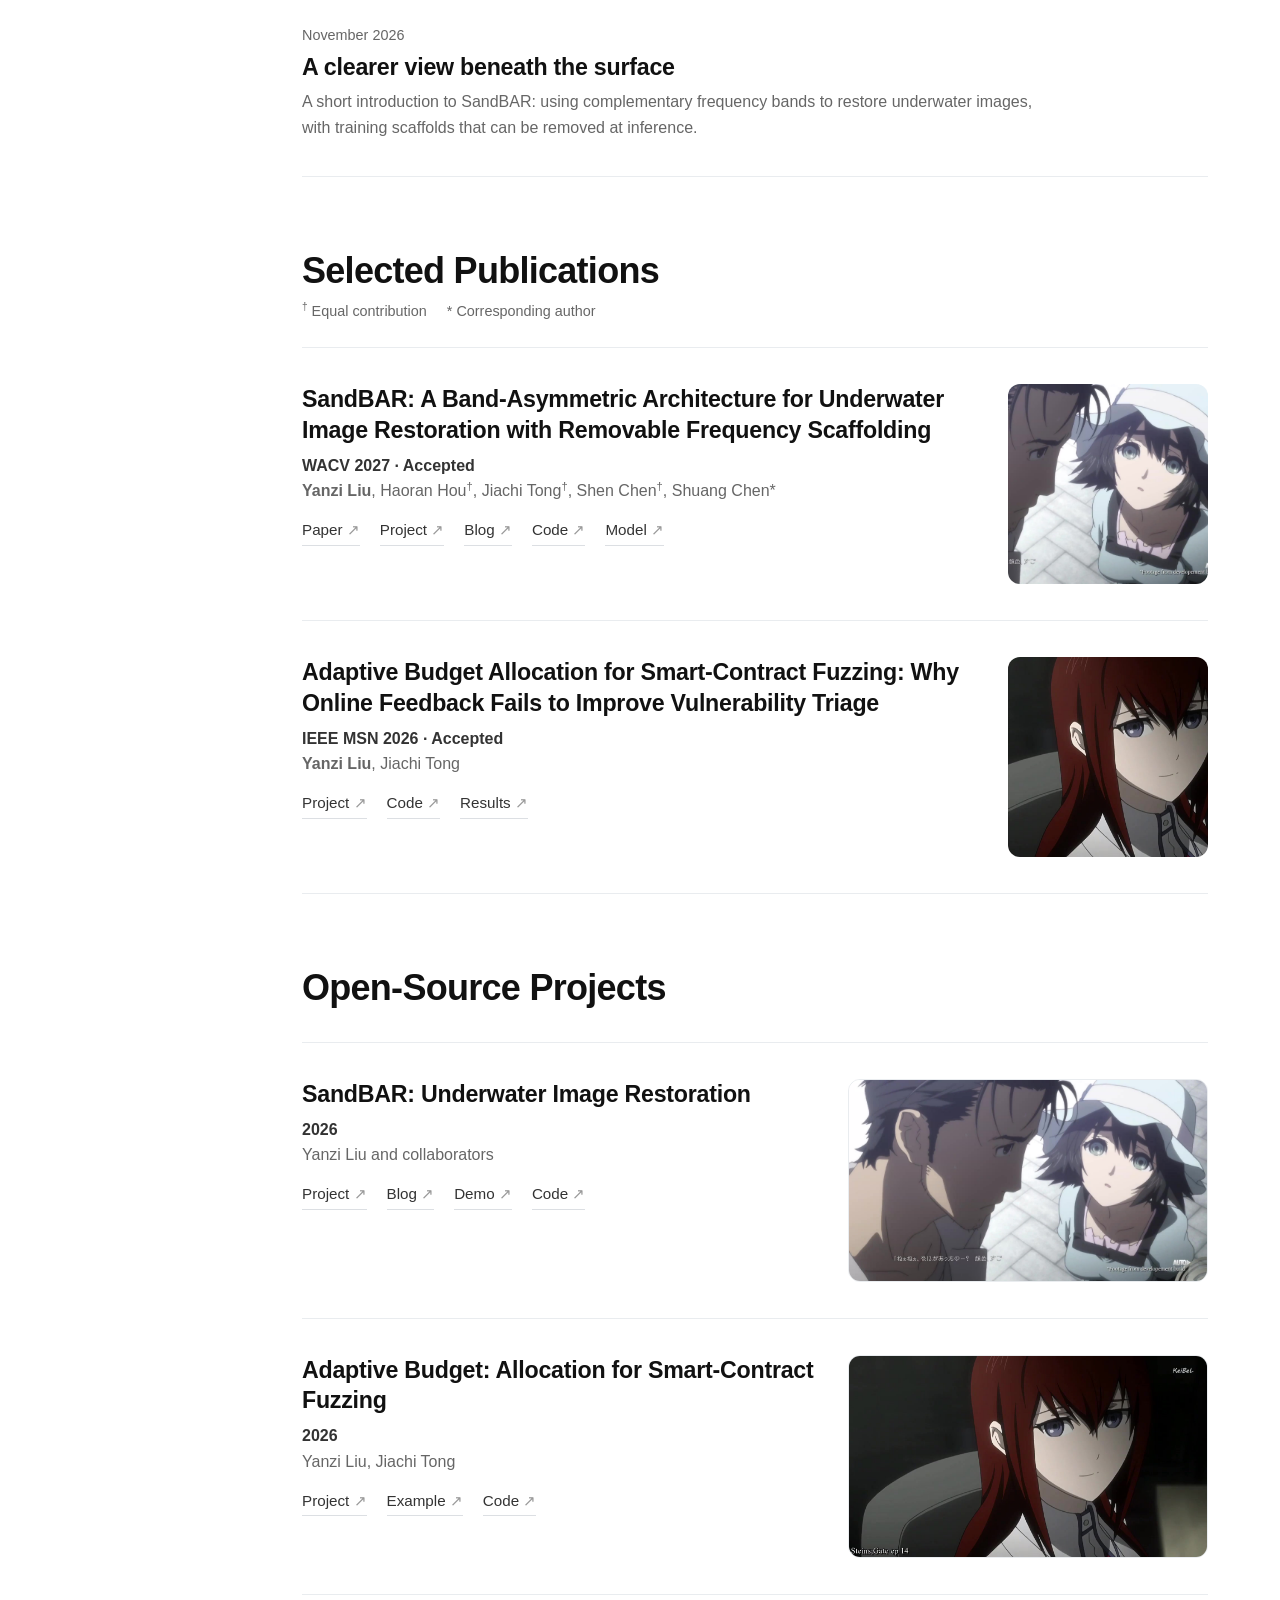
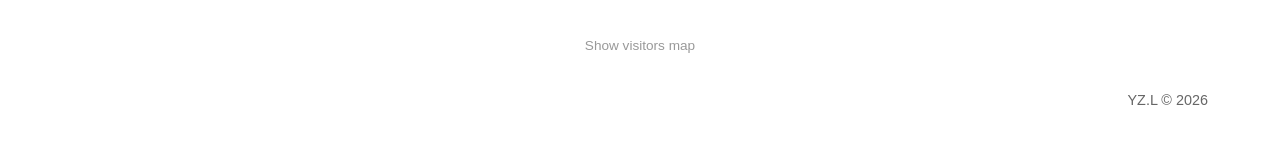
==== commit 749b1ae2: "Use official KCL logo and separate research affiliations" ====
--- a/index.html
+++ b/index.html
@@ -40,9 +40,10 @@
           <a class="link" href="#projects">Projects</a>
         </div>
         <ul class="affils">
-          <li><span class="affil-mark affil-mark-pair"><img src="assets/cuhk-mark.ico" alt="CUHK-Shenzhen logo"><img src="assets/sribd-mark.png" alt="SRIBD logo"></span><span class="affil-text"><strong><a href="https://www.cuhk.edu.cn/en">CUHK-Shenzhen</a> &amp; <a href="https://www.sribd.cn/en">SRIBD</a></strong><span>Research Assistant</span></span></li>
+          <li><span class="affil-mark"><img src="assets/cuhk-mark.ico" alt="CUHK-Shenzhen logo"></span><span class="affil-text"><strong><a href="https://www.cuhk.edu.cn/en">CUHK-Shenzhen</a></strong><span>Research Assistant</span></span></li>
+          <li><span class="affil-mark"><img src="assets/sribd-mark.png" alt="SRIBD logo"></span><span class="affil-text"><strong><a href="https://www.sribd.cn/en">SRIBD</a></strong><span>Research Assistant</span></span></li>
           <li><span class="affil-mark"><img src="assets/shouzheng-mark.png" alt="Shouzheng Yunchuang logo"></span><span class="affil-text"><strong><a href="http://www.szyc-data.com/website/">Shouzheng Yunchuang</a></strong><span>Chief Algorithm Engineer</span></span></li>
-          <li><span class="affil-mark"><img src="assets/kcl-mark.svg" alt="KCL monogram"></span><span class="affil-text"><strong><a href="https://www.kcl.ac.uk/">King’s College London</a></strong><span>M.Res., Healthcare Technologies</span></span></li>
+          <li><span class="affil-mark"><img src="assets/kcl-logo.svg" alt="King’s College London official logo"></span><span class="affil-text"><strong><a href="https://www.kcl.ac.uk/">King’s College London</a></strong><span>M.Res., Healthcare Technologies</span></span></li>
         </ul>
       </aside>
     </div>
--- a/style.css
+++ b/style.css
@@ -99,7 +99,6 @@
 .affils li { display: flex; align-items: center; gap: .85rem; }
 .affil-mark { display: flex; align-items: center; justify-content: center; flex-shrink: 0; width: 2.5rem; height: 2.5rem; }
 .affil-mark img { max-width: 100%; max-height: 100%; object-fit: contain; mix-blend-mode: multiply; }
-.affil-mark-pair { display: grid; grid-template-columns: 1fr 1fr; gap: 3px; }
 .affil-text strong { display: block; color: var(--ink-strong); font-weight: 600; line-height: 1.3; }
 .affil-text a { color: inherit; }
 .affil-text a:hover { color: var(--accent); }
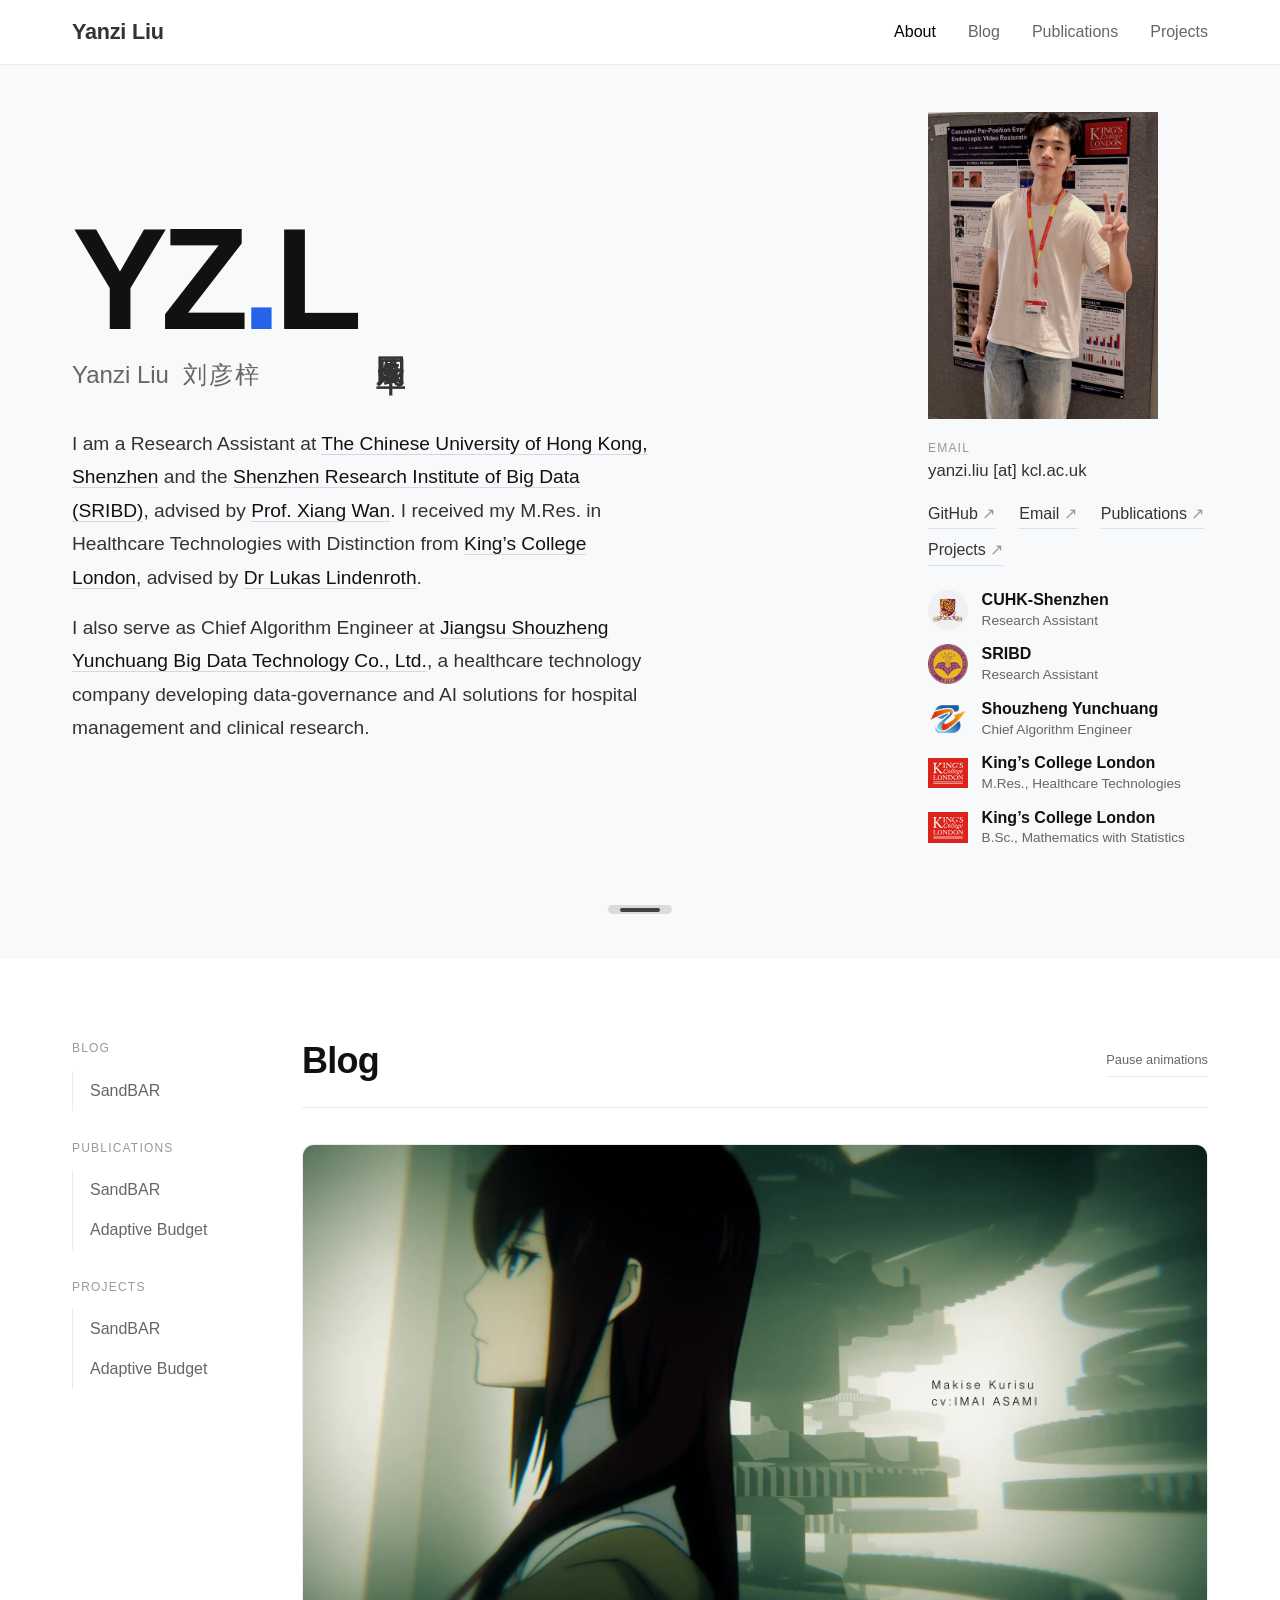
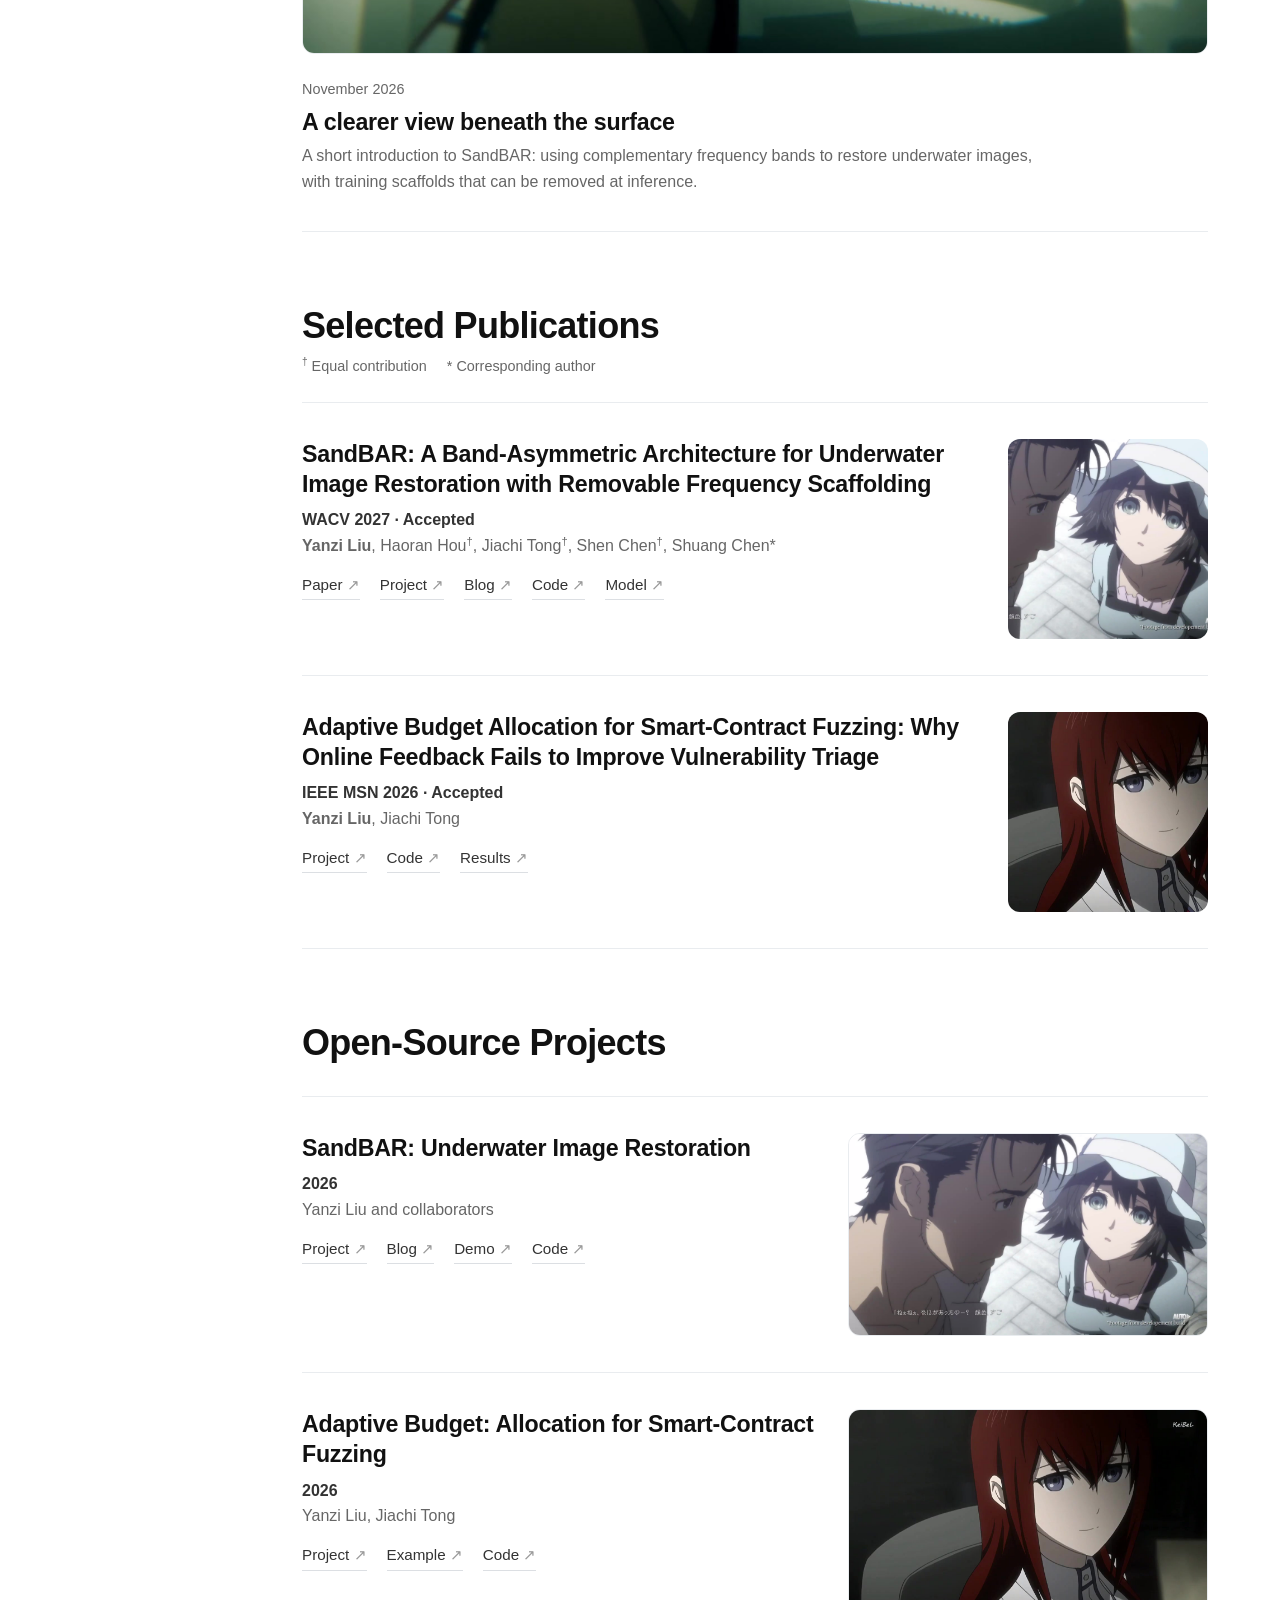
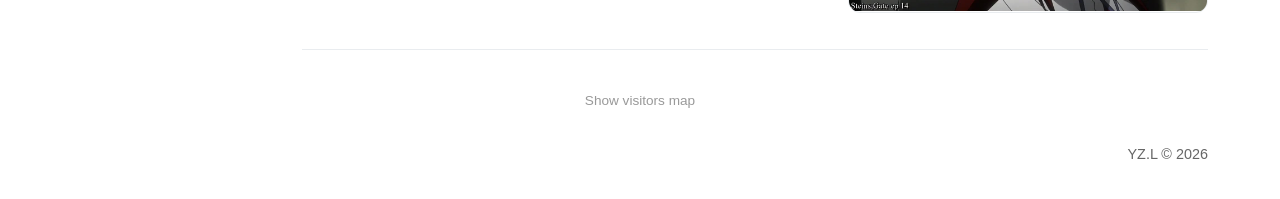
==== commit 70c57060: "Add undergraduate education beneath the sidebar masters entry" ====
--- a/index.html
+++ b/index.html
@@ -44,6 +44,7 @@
           <li><span class="affil-mark"><img src="assets/sribd-mark.png" alt="SRIBD logo"></span><span class="affil-text"><strong><a href="https://www.sribd.cn/en">SRIBD</a></strong><span>Research Assistant</span></span></li>
           <li><span class="affil-mark"><img src="assets/shouzheng-mark.png" alt="Shouzheng Yunchuang logo"></span><span class="affil-text"><strong><a href="http://www.szyc-data.com/website/">Shouzheng Yunchuang</a></strong><span>Chief Algorithm Engineer</span></span></li>
           <li><span class="affil-mark"><img src="assets/kcl-logo.svg" alt="King’s College London official logo"></span><span class="affil-text"><strong><a href="https://www.kcl.ac.uk/">King’s College London</a></strong><span>M.Res., Healthcare Technologies</span></span></li>
+          <li><span class="affil-mark"><img src="assets/kcl-logo.svg" alt="King’s College London official logo"></span><span class="affil-text"><strong><a href="https://www.kcl.ac.uk/">King’s College London</a></strong><span>B.Sc., Mathematics with Statistics</span></span></li>
         </ul>
       </aside>
     </div>
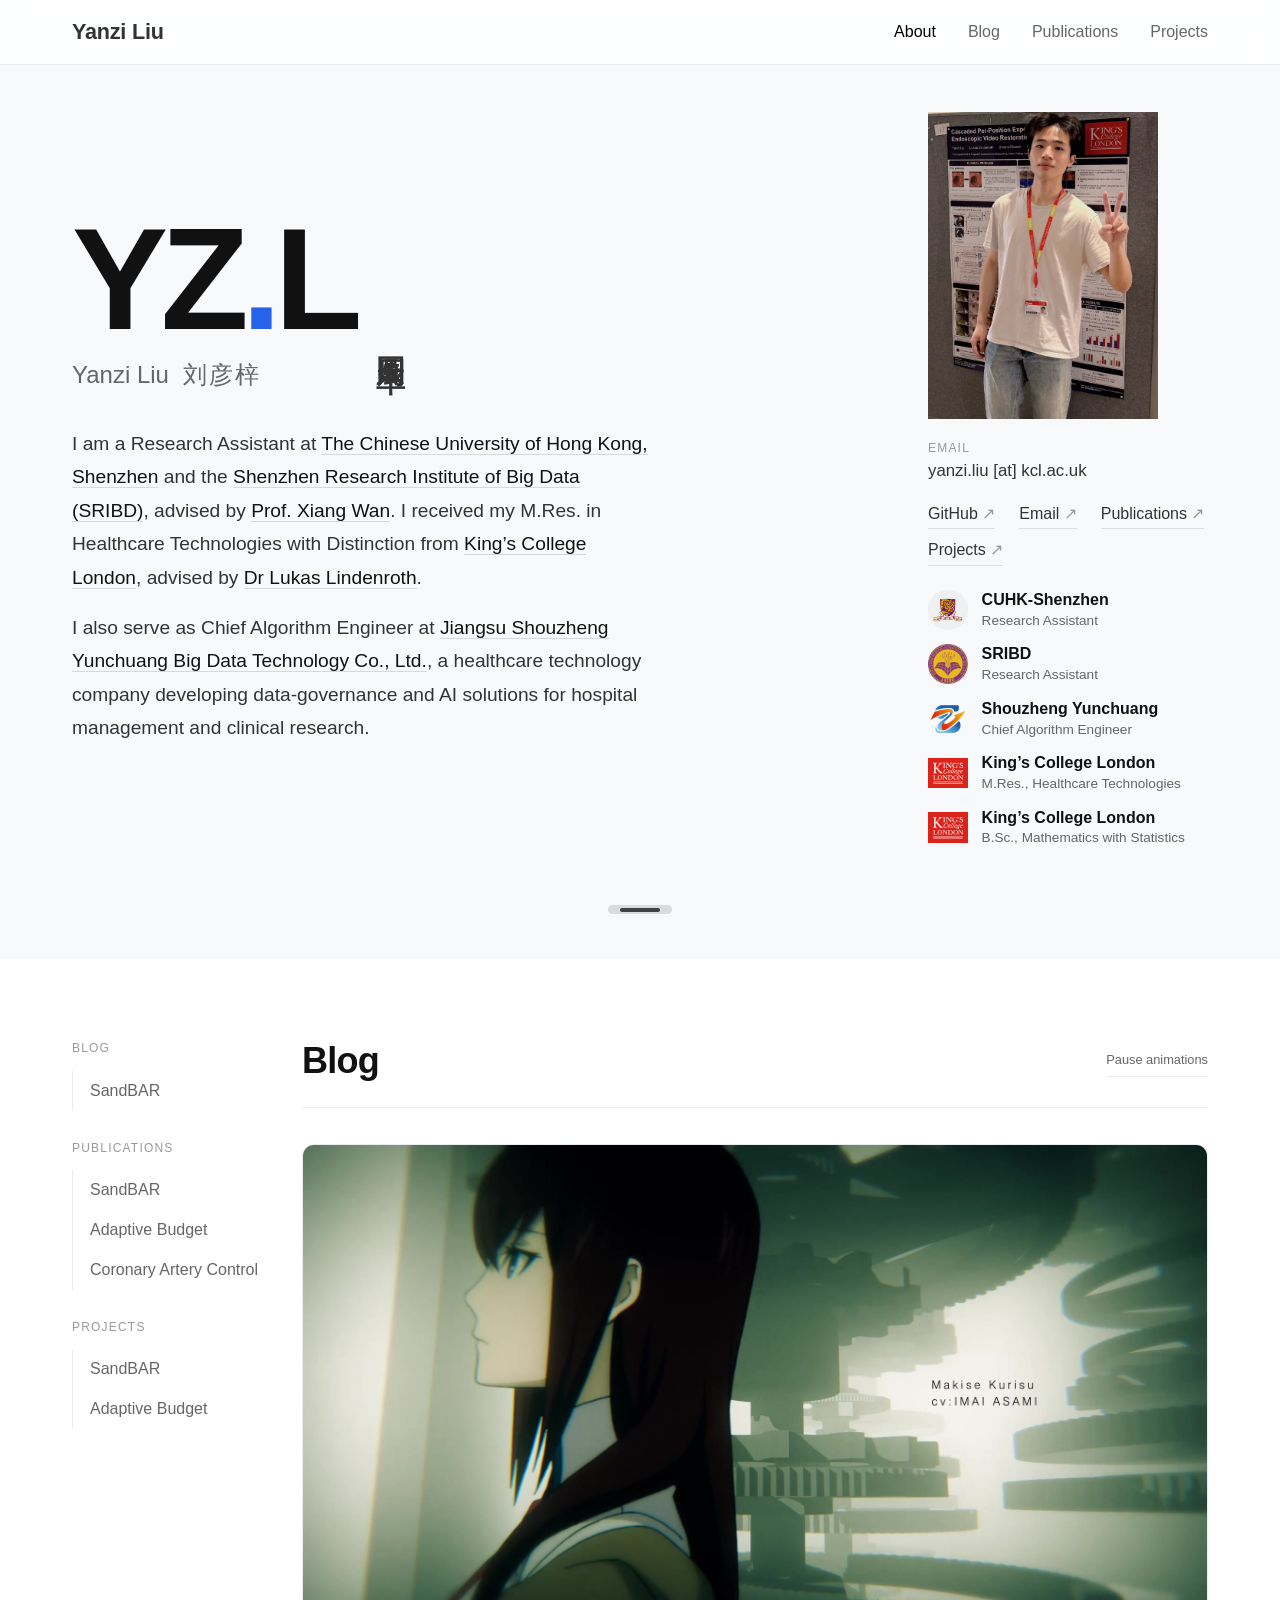
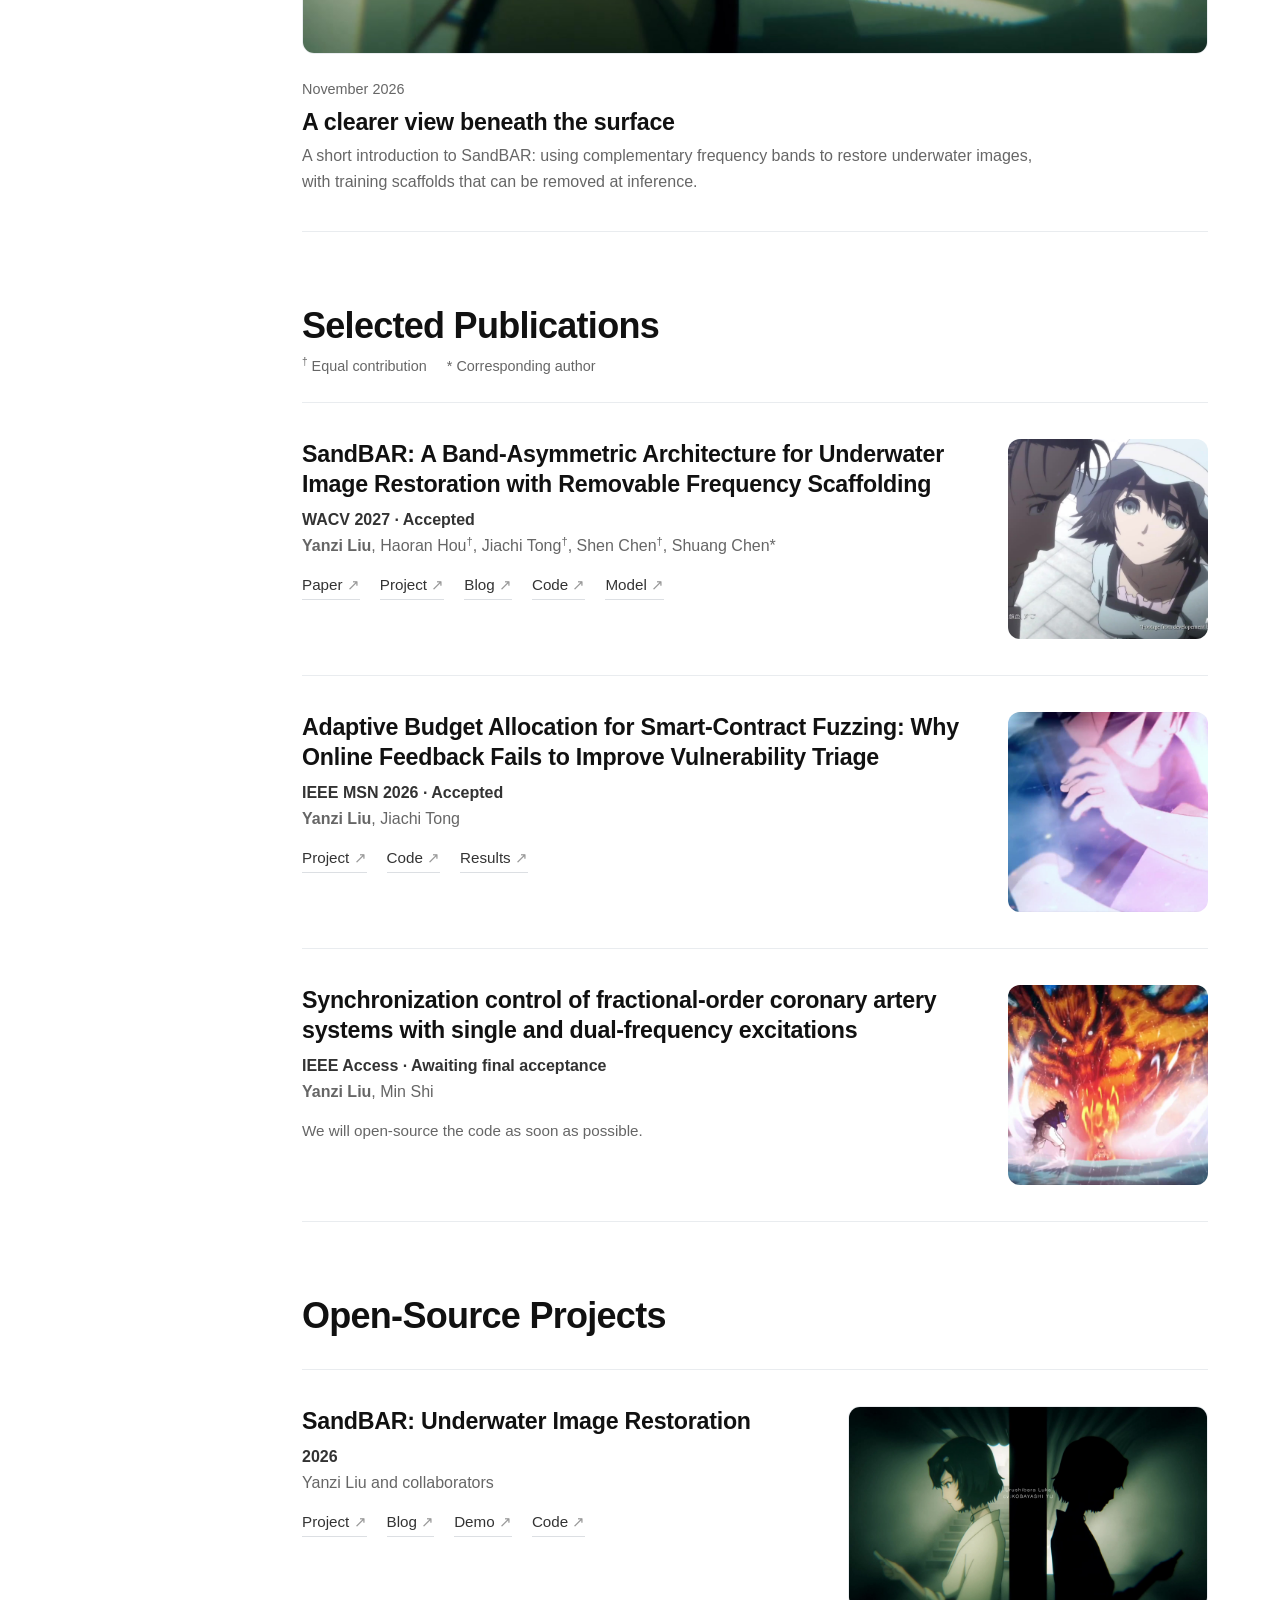
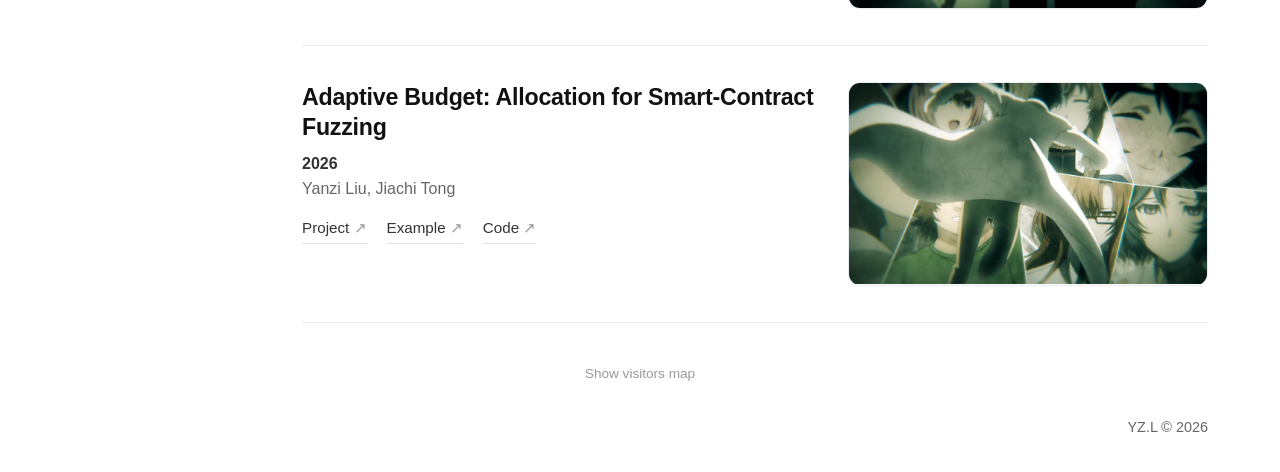
==== commit eaded3cb: "Add IEEE Access manuscript and five unique full-HD anime previews" ====
--- a/index.html
+++ b/index.html
@@ -55,7 +55,7 @@
     <aside class="context-bar" aria-label="On this page">
       <div data-spy>
         <p class="bar-label">Blog</p><ol><li><a href="#blog-sandbar">SandBAR</a></li></ol>
-        <p class="bar-label">Publications</p><ol><li><a href="#sandbar">SandBAR</a></li><li><a href="#adaptive-budget">Adaptive Budget</a></li></ol>
+        <p class="bar-label">Publications</p><ol><li><a href="#sandbar">SandBAR</a></li><li><a href="#adaptive-budget">Adaptive Budget</a></li><li><a href="#coronary-control">Coronary Artery Control</a></li></ol>
         <p class="bar-label">Projects</p><ol><li><a href="#sandbar-project">SandBAR</a></li><li><a href="#adaptive-project">Adaptive Budget</a></li></ol>
       </div>
     </aside>
@@ -107,7 +107,20 @@
           </div>
           <div class="thumb">
             <button class="flip-container" type="button" aria-label="Flip Adaptive Budget illustration to view the results" aria-pressed="false">
-              <span class="flip-inner"><span class="flip-front"><video class="anime-loop" src="assets/anime/kurisu-portrait-5s-720p.mp4" poster="assets/anime/kurisu-portrait-5s-720p.jpg" width="1280" height="720" muted loop playsinline preload="none" aria-label="Kurisu Makise in a series of portrait shots from Steins;Gate"></video></span><span class="flip-back"><img src="assets/adaptive-information.png" alt="Detection-cost information experiment; figure reproduced from the paper, © 2026 IEEE" loading="lazy"></span></span>
+              <span class="flip-inner"><span class="flip-front"><video class="anime-loop" src="assets/anime/sasuke-hand-sign-1080p-5s.mp4" poster="assets/anime/sasuke-hand-sign-1080p-5s.jpg" width="1920" height="1080" muted loop playsinline preload="none" aria-label="Sasuke forming a hand sign in Road of Naruto"></video></span><span class="flip-back"><img src="assets/adaptive-information.png" alt="Detection-cost information experiment; figure reproduced from the paper, © 2026 IEEE" loading="lazy"></span></span>
+            </button>
+          </div>
+        </article>
+        <article class="entry" id="coronary-control">
+          <div>
+            <h3>Synchronization control of fractional-order coronary artery systems with single and dual-frequency excitations</h3>
+            <p><span class="venue">IEEE Access · Awaiting final acceptance</span></p>
+            <p class="authors"><strong>Yanzi Liu</strong>, Min Shi</p>
+            <p class="release-note">We will open-source the code as soon as possible.</p>
+          </div>
+          <div class="thumb">
+            <button class="flip-container" type="button" aria-label="Flip Coronary Artery Control illustration to view code release status" aria-pressed="false">
+              <span class="flip-inner"><span class="flip-front"><video class="anime-loop" src="assets/anime/naruto-kurama-1080p-5s.mp4" poster="assets/anime/naruto-kurama-1080p-5s.jpg" width="1920" height="1080" muted loop playsinline preload="none" aria-label="Kurama appearing in Road of Naruto"></video></span><span class="flip-back"><span class="release-card"><strong>Code release</strong><span>Coming soon</span><small>Awaiting final acceptance</small></span></span></span>
             </button>
           </div>
         </article>
@@ -122,7 +135,7 @@
             <p class="authors">Yanzi Liu and collaborators</p>
             <div class="arrow-links"><a class="link" href="https://github.com/YanziLiu/SandBAR">Project</a><a class="link" href="blog/sandbar.html">Blog</a><a class="link" href="https://github.com/YanziLiu/SandBAR/blob/main/docs/USAGE.md">Demo</a><a class="link" href="https://github.com/YanziLiu/SandBAR">Code</a></div>
           </div>
-          <a class="project-figure" href="https://github.com/YanziLiu/SandBAR" aria-label="Open the SandBAR project"><video class="anime-loop" src="assets/anime/mayuri-1080p-5s.mp4" poster="assets/anime/mayuri-1080p-5s.jpg" width="1920" height="1080" muted loop playsinline preload="none" aria-label="Mayuri Shiina talking to Okabe in Steins;Gate"></video></a>
+          <a class="project-figure" href="https://github.com/YanziLiu/SandBAR" aria-label="Open the SandBAR project"><video class="anime-loop" src="assets/anime/ruka-faris-opening-1080p-5s.mp4" poster="assets/anime/ruka-faris-opening-1080p-5s.jpg" width="1920" height="1080" muted loop playsinline preload="none" aria-label="Faris, Ruka and Moeka in Steins;Gate Elite"></video></a>
         </article>
         <article class="entry project" id="adaptive-project">
           <div>
@@ -131,7 +144,7 @@
             <p class="authors">Yanzi Liu, Jiachi Tong</p>
             <div class="arrow-links"><a class="link" href="https://github.com/YanziLiu/AdaptiveBudget">Project</a><a class="link" href="https://github.com/YanziLiu/AdaptiveBudget#allocate-a-testing-budget">Example</a><a class="link" href="https://github.com/YanziLiu/AdaptiveBudget">Code</a></div>
           </div>
-          <a class="project-figure" href="https://github.com/YanziLiu/AdaptiveBudget" aria-label="Open the Adaptive Budget project"><video class="anime-loop" src="assets/anime/kurisu-portrait-5s-720p.mp4" poster="assets/anime/kurisu-portrait-5s-720p.jpg" width="1280" height="720" muted loop playsinline preload="none" aria-label="Kurisu Makise in a series of portrait shots from Steins;Gate"></video></a>
+          <a class="project-figure" href="https://github.com/YanziLiu/AdaptiveBudget" aria-label="Open the Adaptive Budget project"><video class="anime-loop" src="assets/anime/okabe-ensemble-opening-1080p-5s.mp4" poster="assets/anime/okabe-ensemble-opening-1080p-5s.jpg" width="1920" height="1080" muted loop playsinline preload="none" aria-label="Okabe and the laboratory members in Steins;Gate Elite"></video></a>
         </article>
       </section>
     </div>
--- a/style.css
+++ b/style.css
@@ -145,6 +145,9 @@
 .venue { color: var(--ink); font-weight: 600; }
 .authors { margin-bottom: .9rem; color: var(--muted); }
 .entry .arrow-links { margin-top: 0; gap: .35rem 1.25rem; font-size: .95rem; }
+.release-note { color: var(--muted); font-size: .95rem; }
+.release-card { display: grid; justify-items: center; gap: .5rem; color: var(--muted); text-align: center; }
+.release-card strong { color: var(--ink-strong); }
 
 /* A button makes the same two-sided illustration usable by keyboard. */
 .flip-container { position: relative; display: block; width: 100%; padding: 0; border: 0; border-radius: var(--radius); background: transparent; color: inherit; text-align: inherit; perspective: 1000px; cursor: pointer; -webkit-appearance: none; appearance: none; }
